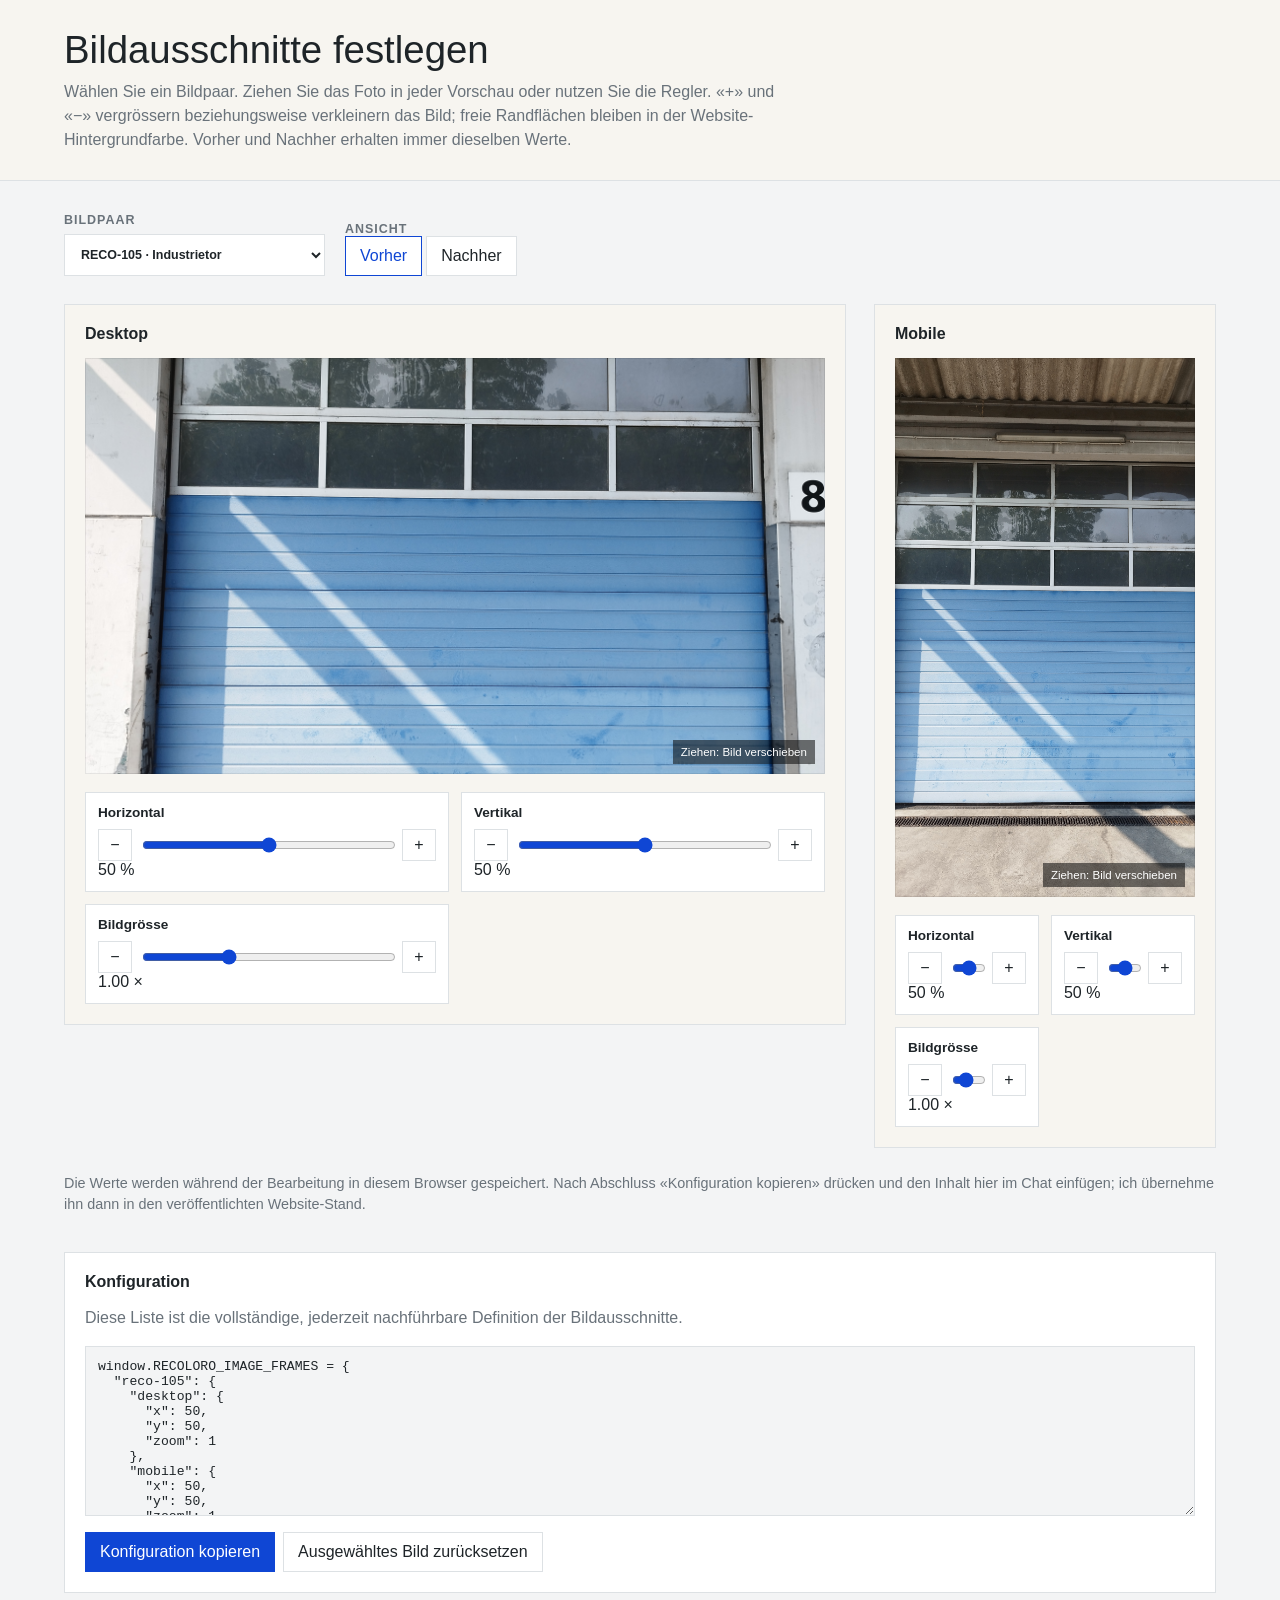
==== bildausschnitt-editor.html @ beb590d8 "chore: geprüfte Vor-Git-Basis" ====
<!doctype html>
<html lang="de">
<head>
  <meta charset="utf-8">
  <meta name="viewport" content="width=device-width, initial-scale=1">
  <title>RECOLORO – Bildausschnitte</title>
  <style>
    :root { --blue:#0f46d4; --ink:#1e2428; --muted:#69727a; --line:#dde1e4; --bg:#f3f4f5; --paper:#f7f5f0; font-family:Arial,sans-serif; }
    * { box-sizing:border-box; } body { margin:0; color:var(--ink); background:var(--bg); }
    header { padding:28px clamp(20px,5vw,72px); background:var(--paper); border-bottom:1px solid var(--line); }
    h1 { margin:0 0 8px; font-size:clamp(1.6rem,3vw,2.4rem); font-weight:400; } p { line-height:1.5; } header p { max-width:740px; margin:0; color:var(--muted); }
    main { max-width:1440px; padding:32px clamp(20px,5vw,72px) 80px; margin:auto; }
    .bar { display:flex; align-items:end; flex-wrap:wrap; gap:20px; margin-bottom:28px; } label { display:grid; gap:7px; color:var(--muted); font-size:.78rem; font-weight:700; letter-spacing:.08em; text-transform:uppercase; }
    select,button,input { font:inherit; } select { min-width:260px; padding:12px; border:1px solid var(--line); background:white; color:var(--ink); }
    button { cursor:pointer; border:1px solid var(--line); background:white; color:var(--ink); padding:10px 14px; } button:hover,button.is-active { border-color:var(--blue); color:var(--blue); } .mode button { margin-right:4px; }
    .previews { display:grid; grid-template-columns:minmax(0,16fr) minmax(250px,7fr); gap:28px; align-items:start; }
    .preview-block { padding:20px; background:var(--paper); border:1px solid var(--line); } h2 { margin:0 0 15px; font-size:1rem; font-weight:600; }
    .preview { position:relative; width:100%; overflow:hidden; background:var(--bg); cursor:grab; box-shadow:inset 0 0 0 1px rgba(0,0,0,.08); touch-action:none; }
    .preview:active { cursor:grabbing; }.preview.desktop { aspect-ratio:16/9; }.preview.mobile { width:min(100%,390px); aspect-ratio:390/700; margin:auto; }
    .preview::after { content:'Ziehen: Bild verschieben'; position:absolute; right:10px; bottom:10px; padding:6px 8px; color:#fff; background:rgba(0,0,0,.52); font-size:.72rem; pointer-events:none; }
    .controls { display:grid; grid-template-columns:1fr 1fr; gap:12px; margin-top:18px; }.control { padding:12px; background:white; border:1px solid var(--line); }.control strong { display:block; margin-bottom:9px; font-size:.85rem; }.row { display:grid; grid-template-columns:34px 1fr 34px; gap:8px; align-items:center; }.row button { padding:6px; }.row output { display:block; margin-top:6px; color:var(--muted); font-size:.8rem; text-align:center; } input[type=range] { width:100%; accent-color:var(--blue); }
    .hint { margin:25px 0; color:var(--muted); font-size:.9rem; }.export { margin-top:36px; padding:20px; background:white; border:1px solid var(--line); }.export p { color:var(--muted); margin-top:0; }.export textarea { width:100%; min-height:170px; padding:12px; border:1px solid var(--line); color:var(--ink); background:var(--bg); font-family:Consolas,monospace; font-size:.82rem; }.actions { display:flex; gap:8px; flex-wrap:wrap; margin-top:12px; }.primary { background:var(--blue); border-color:var(--blue); color:#fff; }.primary:hover { color:#fff; filter:brightness(.9); }
    @media(max-width:760px){ .previews { grid-template-columns:1fr; }.controls { grid-template-columns:1fr; } }
  </style>
</head>
<body>
  <header>
    <h1>Bildausschnitte festlegen</h1>
    <p>Wählen Sie ein Bildpaar. Ziehen Sie das Foto in jeder Vorschau oder nutzen Sie die Regler. «+» und «−» vergrössern beziehungsweise verkleinern das Bild; freie Randflächen bleiben in der Website-Hintergrundfarbe. Vorher und Nachher erhalten immer dieselben Werte.</p>
  </header>
  <main>
    <div class="bar">
      <label>Bildpaar <select id="pairSelect"></select></label>
      <div class="mode"><label>Ansicht</label><button type="button" data-side="before" class="is-active">Vorher</button><button type="button" data-side="after">Nachher</button></div>
    </div>
    <div class="previews">
      <section class="preview-block"><h2>Desktop</h2><div class="preview desktop" id="desktopPreview" aria-label="Desktop-Vorschau"></div><div class="controls" id="desktopControls"></div></section>
      <section class="preview-block"><h2>Mobile</h2><div class="preview mobile" id="mobilePreview" aria-label="Mobile-Vorschau"></div><div class="controls" id="mobileControls"></div></section>
    </div>
    <p class="hint">Die Werte werden während der Bearbeitung in diesem Browser gespeichert. Nach Abschluss «Konfiguration kopieren» drücken und den Inhalt hier im Chat einfügen; ich übernehme ihn dann in den veröffentlichten Website-Stand.</p>
    <section class="export"><h2>Konfiguration</h2><p>Diese Liste ist die vollständige, jederzeit nachführbare Definition der Bildausschnitte.</p><textarea id="export" readonly></textarea><div class="actions"><button type="button" class="primary" id="copy">Konfiguration kopieren</button><button type="button" id="reset">Ausgewähltes Bild zurücksetzen</button></div></section>
  </main>
  <script src="image-frames.js"></script>
  <script>
  'use strict';
  const PAIRS = [
    ['reco-105','Industrietor','assets/images/bildpaare/Reco_105_vor.jpg','assets/images/bildpaare/Reco_105_nach.jpg'],
    ['reco-106','Seitentüre','assets/images/bildpaare/Reco_106_vor.jpg','assets/images/bildpaare/Reco_106_nach.jpg'],
    ['reco-107','Verglastes Treppenhaus','assets/images/bildpaare/Reco_107_vor.jpg','assets/images/bildpaare/Reco_107_nach.jpg'],
    ['reco-110','Eingangstüre','assets/images/bildpaare/Reco_110_vor.jpg','assets/images/bildpaare/Reco_110_nach.jpg'],
    ['reco-112','Fassadenverkleidung','assets/images/bildpaare/Reco_112_vor.jpg','assets/images/bildpaare/Reco_112_nach.jpg']
  ].map(([id,label,before,after])=>({id,label,before,after}));
  const STORAGE = 'recoloro-image-frames-v1';
  const defaults = JSON.parse(JSON.stringify(window.RECOLORO_IMAGE_FRAMES || {}));
  let frames = JSON.parse(localStorage.getItem(STORAGE) || JSON.stringify(defaults));
  let activePair = PAIRS[0]; let activeSide = 'before'; const meta = new Map();
  const select = document.querySelector('#pairSelect'); const output = document.querySelector('#export');
  PAIRS.forEach(pair => select.add(new Option(`${pair.id.toUpperCase()} · ${pair.label}`, pair.id)));
  function ensure(pair){ return frames[pair.id] ||= {desktop:{x:50,y:50,zoom:1},mobile:{x:50,y:50,zoom:1}}; }
  function current(mode){ return ensure(activePair)[mode]; }
  function save(){ localStorage.setItem(STORAGE,JSON.stringify(frames)); output.value = `window.RECOLORO_IMAGE_FRAMES = ${JSON.stringify(frames,null,2)};`; }
  function loadMeta(src){ if(meta.has(src)) return; const image=new Image(); image.onload=()=>{meta.set(src,{w:image.naturalWidth,h:image.naturalHeight}); render();}; image.src=src; }
  function paint(element, mode){ const f=current(mode), src=activePair[activeSide], m=meta.get(src), r=element.getBoundingClientRect(); element.style.backgroundImage=`url("${src}")`; if(!m||!r.width||!r.height) return; const scale=Math.max(r.width/m.w,r.height/m.h)*f.zoom, w=m.w*scale,h=m.h*scale; element.style.backgroundSize=`${w}px ${h}px`; element.style.backgroundPosition=`${-((w-r.width)*f.x/100)}px ${-((h-r.height)*f.y/100)}px`; }
  function control(mode,key,label,min,max,step){ const f=current(mode); const value=key==='zoom'?f.zoom:f[key]; const unit=key==='zoom'?'×':'%'; return `<div class="control"><strong>${label}</strong><div class="row"><button type="button" data-mode="${mode}" data-key="${key}" data-step="-${step}">−</button><input aria-label="${label}" type="range" min="${min}" max="${max}" step="${step}" value="${value}" data-mode="${mode}" data-key="${key}"><button type="button" data-mode="${mode}" data-key="${key}" data-step="${step}">+</button></div><output>${key==='zoom'?Number(value).toFixed(2):Math.round(value)} ${unit}</output></div>`; }
  function controls(mode){ return control(mode,'x','Horizontal',0,100,1)+control(mode,'y','Vertikal',0,100,1)+control(mode,'zoom','Bildgrösse',.7,1.6,.05); }
  function render(){ loadMeta(activePair[activeSide]); paint(document.querySelector('#desktopPreview'),'desktop'); paint(document.querySelector('#mobilePreview'),'mobile'); document.querySelector('#desktopControls').innerHTML=controls('desktop'); document.querySelector('#mobileControls').innerHTML=controls('mobile'); document.querySelectorAll('[data-side]').forEach(b=>b.classList.toggle('is-active',b.dataset.side===activeSide)); save(); }
  document.addEventListener('input',event=>{ const el=event.target;if(!el.matches('input[data-mode]'))return; current(el.dataset.mode)[el.dataset.key]=Number(el.value); render(); });
  document.addEventListener('click',event=>{ const b=event.target.closest('button');if(!b)return; if(b.dataset.side){activeSide=b.dataset.side;render();return;} if(b.dataset.mode){const f=current(b.dataset.mode),key=b.dataset.key; f[key]=Math.max(key==='zoom'?.7:0,Math.min(key==='zoom'?1.6:100,f[key]+Number(b.dataset.step)));render();} });
  select.addEventListener('change',()=>{activePair=PAIRS.find(p=>p.id===select.value);render();});
  function bindDrag(element,mode){ let previous=null;element.addEventListener('pointerdown',event=>{previous={x:event.clientX,y:event.clientY};element.setPointerCapture(event.pointerId);});element.addEventListener('pointermove',event=>{if(!previous)return;const r=element.getBoundingClientRect(),f=current(mode),dx=event.clientX-previous.x,dy=event.clientY-previous.y; f.x=Math.max(0,Math.min(100,f.x-dx/Math.max(1,r.width)*100));f.y=Math.max(0,Math.min(100,f.y-dy/Math.max(1,r.height)*100));previous={x:event.clientX,y:event.clientY};render();});element.addEventListener('pointerup',()=>previous=null);element.addEventListener('pointercancel',()=>previous=null);}
  bindDrag(document.querySelector('#desktopPreview'),'desktop');bindDrag(document.querySelector('#mobilePreview'),'mobile');
  const copyButton=document.querySelector('#copy');
  copyButton.addEventListener('click',async()=>{await navigator.clipboard.writeText(output.value);copyButton.textContent='Kopiert';setTimeout(()=>copyButton.textContent='Konfiguration kopieren',1300);});
  document.querySelector('#reset').addEventListener('click',()=>{frames[activePair.id]=JSON.parse(JSON.stringify(defaults[activePair.id]));render();});
  window.addEventListener('resize',render); render();
  </script>
</body>
</html>
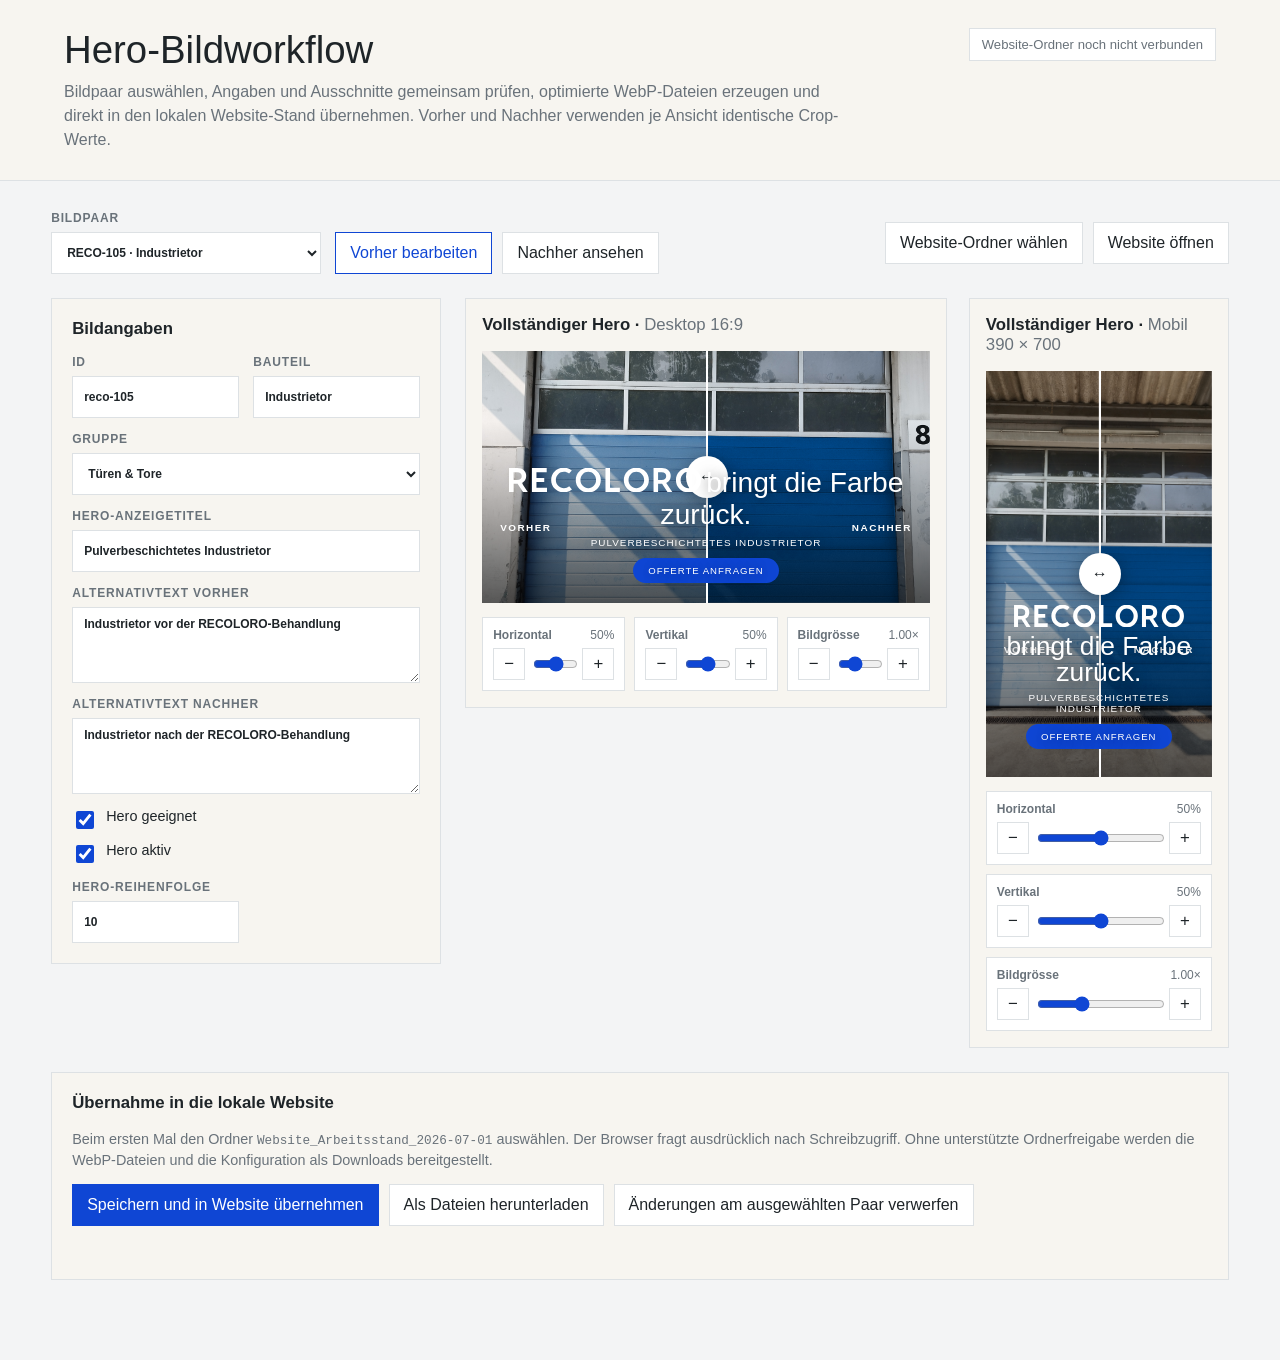
==== commit 41cb911f: "feat: complete Gate 1 website and hero image workflow" ====
--- a/bildausschnitt-editor.html
+++ b/bildausschnitt-editor.html
@@ -3,76 +3,89 @@
 <head>
   <meta charset="utf-8">
   <meta name="viewport" content="width=device-width, initial-scale=1">
-  <title>RECOLORO – Bildausschnitte</title>
+  <title>RECOLORO – Hero-Bildworkflow</title>
   <style>
-    :root { --blue:#0f46d4; --ink:#1e2428; --muted:#69727a; --line:#dde1e4; --bg:#f3f4f5; --paper:#f7f5f0; font-family:Arial,sans-serif; }
-    * { box-sizing:border-box; } body { margin:0; color:var(--ink); background:var(--bg); }
-    header { padding:28px clamp(20px,5vw,72px); background:var(--paper); border-bottom:1px solid var(--line); }
-    h1 { margin:0 0 8px; font-size:clamp(1.6rem,3vw,2.4rem); font-weight:400; } p { line-height:1.5; } header p { max-width:740px; margin:0; color:var(--muted); }
-    main { max-width:1440px; padding:32px clamp(20px,5vw,72px) 80px; margin:auto; }
-    .bar { display:flex; align-items:end; flex-wrap:wrap; gap:20px; margin-bottom:28px; } label { display:grid; gap:7px; color:var(--muted); font-size:.78rem; font-weight:700; letter-spacing:.08em; text-transform:uppercase; }
-    select,button,input { font:inherit; } select { min-width:260px; padding:12px; border:1px solid var(--line); background:white; color:var(--ink); }
-    button { cursor:pointer; border:1px solid var(--line); background:white; color:var(--ink); padding:10px 14px; } button:hover,button.is-active { border-color:var(--blue); color:var(--blue); } .mode button { margin-right:4px; }
-    .previews { display:grid; grid-template-columns:minmax(0,16fr) minmax(250px,7fr); gap:28px; align-items:start; }
-    .preview-block { padding:20px; background:var(--paper); border:1px solid var(--line); } h2 { margin:0 0 15px; font-size:1rem; font-weight:600; }
-    .preview { position:relative; width:100%; overflow:hidden; background:var(--bg); cursor:grab; box-shadow:inset 0 0 0 1px rgba(0,0,0,.08); touch-action:none; }
-    .preview:active { cursor:grabbing; }.preview.desktop { aspect-ratio:16/9; }.preview.mobile { width:min(100%,390px); aspect-ratio:390/700; margin:auto; }
-    .preview::after { content:'Ziehen: Bild verschieben'; position:absolute; right:10px; bottom:10px; padding:6px 8px; color:#fff; background:rgba(0,0,0,.52); font-size:.72rem; pointer-events:none; }
-    .controls { display:grid; grid-template-columns:1fr 1fr; gap:12px; margin-top:18px; }.control { padding:12px; background:white; border:1px solid var(--line); }.control strong { display:block; margin-bottom:9px; font-size:.85rem; }.row { display:grid; grid-template-columns:34px 1fr 34px; gap:8px; align-items:center; }.row button { padding:6px; }.row output { display:block; margin-top:6px; color:var(--muted); font-size:.8rem; text-align:center; } input[type=range] { width:100%; accent-color:var(--blue); }
-    .hint { margin:25px 0; color:var(--muted); font-size:.9rem; }.export { margin-top:36px; padding:20px; background:white; border:1px solid var(--line); }.export p { color:var(--muted); margin-top:0; }.export textarea { width:100%; min-height:170px; padding:12px; border:1px solid var(--line); color:var(--ink); background:var(--bg); font-family:Consolas,monospace; font-size:.82rem; }.actions { display:flex; gap:8px; flex-wrap:wrap; margin-top:12px; }.primary { background:var(--blue); border-color:var(--blue); color:#fff; }.primary:hover { color:#fff; filter:brightness(.9); }
-    @media(max-width:760px){ .previews { grid-template-columns:1fr; }.controls { grid-template-columns:1fr; } }
+    :root { --blue:#0f46d4; --blue-dark:#0a38a8; --ink:#1e2428; --muted:#69727a; --line:#dde1e4; --bg:#f3f4f5; --paper:#f7f5f0; --ok:#176b38; --warn:#9a5b00; font-family:"Segoe UI",Arial,sans-serif; }
+    * { box-sizing:border-box; } body { margin:0; color:var(--ink); background:var(--bg); } button,input,select,textarea { font:inherit; }
+    header { display:flex; justify-content:space-between; gap:24px; padding:28px clamp(20px,5vw,72px); background:var(--paper); border-bottom:1px solid var(--line); }
+    h1 { margin:0 0 8px; font-size:clamp(1.6rem,3vw,2.4rem); font-weight:400; } h2 { margin:0 0 16px; font-size:1.05rem; font-weight:600; } p { line-height:1.5; } header p { max-width:780px; margin:0; color:var(--muted); }
+    main { max-width:1560px; padding:30px clamp(20px,4vw,64px) 80px; margin:auto; }
+    .toolbar,.actions,.mode { display:flex; align-items:center; flex-wrap:wrap; gap:10px; }.toolbar { justify-content:space-between; margin-bottom:24px; }.toolbar-group { display:flex; align-items:end; flex-wrap:wrap; gap:14px; }
+    label,.field { display:grid; gap:7px; color:var(--muted); font-size:.75rem; font-weight:700; letter-spacing:.07em; text-transform:uppercase; }
+    input[type=text],input[type=number],select,textarea { width:100%; min-height:42px; padding:9px 11px; border:1px solid var(--line); background:#fff; color:var(--ink); border-radius:0; }
+    select { min-width:270px; } textarea { min-height:76px; resize:vertical; }
+    button,.link-button { min-height:42px; padding:9px 14px; border:1px solid var(--line); background:#fff; color:var(--ink); cursor:pointer; text-decoration:none; display:inline-flex; align-items:center; justify-content:center; }
+    button:hover,.link-button:hover,button.is-active { border-color:var(--blue); color:var(--blue); }.primary { background:var(--blue); border-color:var(--blue); color:#fff; }.primary:hover { background:var(--blue-dark); color:#fff; }.primary:disabled { opacity:.55; cursor:wait; }
+    .status { align-self:flex-start; padding:8px 12px; background:#fff; border:1px solid var(--line); color:var(--muted); font-size:.82rem; }.status.is-ok { color:var(--ok); border-color:#add1b9; }.status.is-error { color:#9b2727; border-color:#e2b0b0; }
+    .editor-grid { display:grid; grid-template-columns:minmax(300px,390px) minmax(0,1fr); gap:24px; align-items:start; }.panel { padding:20px; border:1px solid var(--line); background:var(--paper); }.form-grid { display:grid; grid-template-columns:1fr 1fr; gap:14px; }.span-2 { grid-column:1/-1; }.checks { display:grid; gap:10px; }.check { display:flex; align-items:flex-start; gap:9px; color:var(--ink); font-size:.9rem; font-weight:400; letter-spacing:0; text-transform:none; }.check input { width:18px; height:18px; accent-color:var(--blue); }
+    .notice { margin-top:16px; padding:12px 14px; border-left:3px solid var(--warn); background:#fff7e8; color:#694200; font-size:.88rem; line-height:1.45; }.notice:empty { display:none; }.notice.is-error { border-color:#a12626; background:#fff0f0; color:#801d1d; }
+    .preview-grid { display:grid; grid-template-columns:minmax(0,16fr) minmax(260px,7fr); gap:22px; align-items:start; }.preview-card { min-width:0; padding:16px; border:1px solid var(--line); background:var(--paper); }.preview-card h2 span { color:var(--muted); font-weight:400; }
+    .hero-preview { position:relative; width:100%; overflow:hidden; background:#8b9298; cursor:grab; touch-action:none; user-select:none; }.hero-preview:active { cursor:grabbing; }.hero-preview.desktop { aspect-ratio:16/9; }.hero-preview.mobile { width:min(100%,390px); aspect-ratio:390/700; margin:auto; }
+    .hero-preview::after { content:""; position:absolute; inset:0; z-index:3; background:linear-gradient(to top,rgba(0,0,0,.65),rgba(0,0,0,.28) 40%,transparent 72%); pointer-events:none; }.preview-side,.preview-image { position:absolute; inset:0; }.preview-side.before { z-index:1; }.preview-side.after { z-index:2; clip-path:inset(0 0 0 50%); }.preview-image { background-repeat:no-repeat; background-color:var(--bg); }
+    .divider { position:absolute; z-index:5; top:0; bottom:0; left:50%; width:2px; background:#fff; }.handle { position:absolute; top:50%; left:50%; width:42px; height:42px; transform:translate(-50%,-50%); border:0; border-radius:50%; background:#fff; color:var(--ink); font-size:1rem; box-shadow:0 3px 18px #0005; }.labels { position:absolute; z-index:6; right:18px; bottom:70px; left:18px; display:flex; justify-content:space-between; color:#fff; font-size:.62rem; font-weight:700; letter-spacing:.15em; text-transform:uppercase; }.hero-copy { position:absolute; z-index:6; right:16px; bottom:20px; left:16px; text-align:center; color:#fff; pointer-events:none; text-shadow:0 2px 14px #0008; }.hero-copy strong { display:inline-block; font-size:clamp(1rem,2.2vw,2.25rem); font-weight:300; }.hero-copy img { display:inline-block; width:clamp(95px,15vw,210px); margin-right:.2em; filter:brightness(0) invert(1); vertical-align:baseline; }.hero-copy small { display:block; margin:6px 0 10px; font-size:.62rem; letter-spacing:.1em; text-transform:uppercase; }.hero-copy b { display:inline-block; padding:7px 15px; border-radius:999px; background:var(--blue); font-size:.6rem; font-weight:500; letter-spacing:.1em; text-transform:uppercase; }
+    .mobile .hero-copy { bottom:28px; }.mobile .hero-copy strong { font-size:1.65rem; line-height:1; }.mobile .hero-copy img { display:block; width:170px; margin:0 auto 6px; }.mobile .labels { bottom:122px; }
+    .controls { display:grid; grid-template-columns:repeat(3,minmax(0,1fr)); gap:9px; margin-top:14px; }.control { min-width:0; padding:10px; border:1px solid var(--line); background:#fff; }.control > span { display:flex; justify-content:space-between; gap:6px; margin-bottom:6px; color:var(--muted); font-size:.75rem; }.control-row { display:grid; grid-template-columns:32px minmax(0,1fr) 32px; gap:6px; align-items:center; }.control-row button { min-width:0; min-height:32px; padding:2px; font-size:1.05rem; }.control input { min-width:0; width:100%; accent-color:var(--blue); }.mobile-card .controls { grid-template-columns:1fr; }
+    .workflow { margin-top:24px; }.workflow p { margin:0 0 12px; color:var(--muted); font-size:.9rem; }.output { min-height:1.5em; margin-top:12px; color:var(--muted); font-size:.88rem; line-height:1.45; }.output.is-ok { color:var(--ok); }.output.is-error { color:#9b2727; }
+    code { font-family:Consolas,monospace; font-size:.88em; }.sr-only { position:absolute; width:1px; height:1px; overflow:hidden; clip:rect(0,0,0,0); }
+    @media(max-width:1050px){ .editor-grid { grid-template-columns:1fr; }.preview-grid { grid-template-columns:1fr; }.preview-card.mobile-card { max-width:480px; } }
+    @media(max-width:640px){ header { display:block; }.status { display:inline-block; margin-top:18px; }.form-grid,.controls { grid-template-columns:1fr; }.span-2 { grid-column:auto; }.toolbar { align-items:stretch; }.toolbar-group { display:grid; width:100%; } select { min-width:0; }.hero-copy img { width:120px; } }
   </style>
 </head>
 <body>
   <header>
-    <h1>Bildausschnitte festlegen</h1>
-    <p>Wählen Sie ein Bildpaar. Ziehen Sie das Foto in jeder Vorschau oder nutzen Sie die Regler. «+» und «−» vergrössern beziehungsweise verkleinern das Bild; freie Randflächen bleiben in der Website-Hintergrundfarbe. Vorher und Nachher erhalten immer dieselben Werte.</p>
+    <div><h1>Hero-Bildworkflow</h1><p>Bildpaar auswählen, Angaben und Ausschnitte gemeinsam prüfen, optimierte WebP-Dateien erzeugen und direkt in den lokalen Website-Stand übernehmen. Vorher und Nachher verwenden je Ansicht identische Crop-Werte.</p></div>
+    <div class="status" id="rootStatus">Website-Ordner noch nicht verbunden</div>
   </header>
   <main>
-    <div class="bar">
-      <label>Bildpaar <select id="pairSelect"></select></label>
-      <div class="mode"><label>Ansicht</label><button type="button" data-side="before" class="is-active">Vorher</button><button type="button" data-side="after">Nachher</button></div>
+    <div class="toolbar">
+      <div class="toolbar-group">
+        <label>Bildpaar <select id="pairSelect"></select></label>
+        <div class="mode"><button type="button" data-side="before" class="is-active">Vorher bearbeiten</button><button type="button" data-side="after">Nachher ansehen</button></div>
+      </div>
+      <div class="actions"><button type="button" id="chooseRoot">Website-Ordner wählen</button><a class="link-button" href="index.html" target="_blank" rel="noopener">Website öffnen</a></div>
     </div>
-    <div class="previews">
-      <section class="preview-block"><h2>Desktop</h2><div class="preview desktop" id="desktopPreview" aria-label="Desktop-Vorschau"></div><div class="controls" id="desktopControls"></div></section>
-      <section class="preview-block"><h2>Mobile</h2><div class="preview mobile" id="mobilePreview" aria-label="Mobile-Vorschau"></div><div class="controls" id="mobileControls"></div></section>
+
+    <div class="editor-grid">
+      <aside class="panel">
+        <h2>Bildangaben</h2>
+        <div class="form-grid">
+          <label>ID <input id="pairId" type="text" readonly></label>
+          <label>Bauteil <input id="component" type="text" maxlength="120"></label>
+          <label class="span-2">Gruppe <select id="group"></select></label>
+          <label class="span-2">Hero-Anzeigetitel <input id="displayTitle" type="text" maxlength="160"></label>
+          <label class="span-2">Alternativtext Vorher <textarea id="beforeAlt" maxlength="220"></textarea></label>
+          <label class="span-2">Alternativtext Nachher <textarea id="afterAlt" maxlength="220"></textarea></label>
+          <div class="span-2 checks">
+            <label class="check"><input id="heroEligible" type="checkbox"> Hero geeignet</label>
+            <label class="check"><input id="heroActive" type="checkbox"> Hero aktiv</label>
+          </div>
+          <label>Hero-Reihenfolge <input id="heroOrder" type="number" min="1" step="1"></label>
+        </div>
+        <div class="notice" id="pairWarning"></div>
+      </aside>
+
+      <div class="preview-grid">
+        <section class="preview-card">
+          <h2>Vollständiger Hero · <span>Desktop 16:9</span></h2>
+          <div class="hero-preview desktop" id="desktopPreview" data-device="desktop" aria-label="Desktop-Hero-Vorschau"></div>
+          <div class="controls" id="desktopControls"></div>
+        </section>
+        <section class="preview-card mobile-card">
+          <h2>Vollständiger Hero · <span>Mobil 390 × 700</span></h2>
+          <div class="hero-preview mobile" id="mobilePreview" data-device="mobile" aria-label="Mobile-Hero-Vorschau"></div>
+          <div class="controls" id="mobileControls"></div>
+        </section>
+      </div>
     </div>
-    <p class="hint">Die Werte werden während der Bearbeitung in diesem Browser gespeichert. Nach Abschluss «Konfiguration kopieren» drücken und den Inhalt hier im Chat einfügen; ich übernehme ihn dann in den veröffentlichten Website-Stand.</p>
-    <section class="export"><h2>Konfiguration</h2><p>Diese Liste ist die vollständige, jederzeit nachführbare Definition der Bildausschnitte.</p><textarea id="export" readonly></textarea><div class="actions"><button type="button" class="primary" id="copy">Konfiguration kopieren</button><button type="button" id="reset">Ausgewähltes Bild zurücksetzen</button></div></section>
+
+    <section class="panel workflow">
+      <h2>Übernahme in die lokale Website</h2>
+      <p>Beim ersten Mal den Ordner <code>Website_Arbeitsstand_2026-07-01</code> auswählen. Der Browser fragt ausdrücklich nach Schreibzugriff. Ohne unterstützte Ordnerfreigabe werden die WebP-Dateien und die Konfiguration als Downloads bereitgestellt.</p>
+      <div class="actions"><button type="button" class="primary" id="saveApply">Speichern und in Website übernehmen</button><button type="button" id="downloadFallback">Als Dateien herunterladen</button><button type="button" id="reset">Änderungen am ausgewählten Paar verwerfen</button></div>
+      <div class="output" id="workflowOutput" aria-live="polite"></div>
+    </section>
   </main>
-  <script src="image-frames.js"></script>
-  <script>
-  'use strict';
-  const PAIRS = [
-    ['reco-105','Industrietor','assets/images/bildpaare/Reco_105_vor.jpg','assets/images/bildpaare/Reco_105_nach.jpg'],
-    ['reco-106','Seitentüre','assets/images/bildpaare/Reco_106_vor.jpg','assets/images/bildpaare/Reco_106_nach.jpg'],
-    ['reco-107','Verglastes Treppenhaus','assets/images/bildpaare/Reco_107_vor.jpg','assets/images/bildpaare/Reco_107_nach.jpg'],
-    ['reco-110','Eingangstüre','assets/images/bildpaare/Reco_110_vor.jpg','assets/images/bildpaare/Reco_110_nach.jpg'],
-    ['reco-112','Fassadenverkleidung','assets/images/bildpaare/Reco_112_vor.jpg','assets/images/bildpaare/Reco_112_nach.jpg']
-  ].map(([id,label,before,after])=>({id,label,before,after}));
-  const STORAGE = 'recoloro-image-frames-v1';
-  const defaults = JSON.parse(JSON.stringify(window.RECOLORO_IMAGE_FRAMES || {}));
-  let frames = JSON.parse(localStorage.getItem(STORAGE) || JSON.stringify(defaults));
-  let activePair = PAIRS[0]; let activeSide = 'before'; const meta = new Map();
-  const select = document.querySelector('#pairSelect'); const output = document.querySelector('#export');
-  PAIRS.forEach(pair => select.add(new Option(`${pair.id.toUpperCase()} · ${pair.label}`, pair.id)));
-  function ensure(pair){ return frames[pair.id] ||= {desktop:{x:50,y:50,zoom:1},mobile:{x:50,y:50,zoom:1}}; }
-  function current(mode){ return ensure(activePair)[mode]; }
-  function save(){ localStorage.setItem(STORAGE,JSON.stringify(frames)); output.value = `window.RECOLORO_IMAGE_FRAMES = ${JSON.stringify(frames,null,2)};`; }
-  function loadMeta(src){ if(meta.has(src)) return; const image=new Image(); image.onload=()=>{meta.set(src,{w:image.naturalWidth,h:image.naturalHeight}); render();}; image.src=src; }
-  function paint(element, mode){ const f=current(mode), src=activePair[activeSide], m=meta.get(src), r=element.getBoundingClientRect(); element.style.backgroundImage=`url("${src}")`; if(!m||!r.width||!r.height) return; const scale=Math.max(r.width/m.w,r.height/m.h)*f.zoom, w=m.w*scale,h=m.h*scale; element.style.backgroundSize=`${w}px ${h}px`; element.style.backgroundPosition=`${-((w-r.width)*f.x/100)}px ${-((h-r.height)*f.y/100)}px`; }
-  function control(mode,key,label,min,max,step){ const f=current(mode); const value=key==='zoom'?f.zoom:f[key]; const unit=key==='zoom'?'×':'%'; return `<div class="control"><strong>${label}</strong><div class="row"><button type="button" data-mode="${mode}" data-key="${key}" data-step="-${step}">−</button><input aria-label="${label}" type="range" min="${min}" max="${max}" step="${step}" value="${value}" data-mode="${mode}" data-key="${key}"><button type="button" data-mode="${mode}" data-key="${key}" data-step="${step}">+</button></div><output>${key==='zoom'?Number(value).toFixed(2):Math.round(value)} ${unit}</output></div>`; }
-  function controls(mode){ return control(mode,'x','Horizontal',0,100,1)+control(mode,'y','Vertikal',0,100,1)+control(mode,'zoom','Bildgrösse',.7,1.6,.05); }
-  function render(){ loadMeta(activePair[activeSide]); paint(document.querySelector('#desktopPreview'),'desktop'); paint(document.querySelector('#mobilePreview'),'mobile'); document.querySelector('#desktopControls').innerHTML=controls('desktop'); document.querySelector('#mobileControls').innerHTML=controls('mobile'); document.querySelectorAll('[data-side]').forEach(b=>b.classList.toggle('is-active',b.dataset.side===activeSide)); save(); }
-  document.addEventListener('input',event=>{ const el=event.target;if(!el.matches('input[data-mode]'))return; current(el.dataset.mode)[el.dataset.key]=Number(el.value); render(); });
-  document.addEventListener('click',event=>{ const b=event.target.closest('button');if(!b)return; if(b.dataset.side){activeSide=b.dataset.side;render();return;} if(b.dataset.mode){const f=current(b.dataset.mode),key=b.dataset.key; f[key]=Math.max(key==='zoom'?.7:0,Math.min(key==='zoom'?1.6:100,f[key]+Number(b.dataset.step)));render();} });
-  select.addEventListener('change',()=>{activePair=PAIRS.find(p=>p.id===select.value);render();});
-  function bindDrag(element,mode){ let previous=null;element.addEventListener('pointerdown',event=>{previous={x:event.clientX,y:event.clientY};element.setPointerCapture(event.pointerId);});element.addEventListener('pointermove',event=>{if(!previous)return;const r=element.getBoundingClientRect(),f=current(mode),dx=event.clientX-previous.x,dy=event.clientY-previous.y; f.x=Math.max(0,Math.min(100,f.x-dx/Math.max(1,r.width)*100));f.y=Math.max(0,Math.min(100,f.y-dy/Math.max(1,r.height)*100));previous={x:event.clientX,y:event.clientY};render();});element.addEventListener('pointerup',()=>previous=null);element.addEventListener('pointercancel',()=>previous=null);}
-  bindDrag(document.querySelector('#desktopPreview'),'desktop');bindDrag(document.querySelector('#mobilePreview'),'mobile');
-  const copyButton=document.querySelector('#copy');
-  copyButton.addEventListener('click',async()=>{await navigator.clipboard.writeText(output.value);copyButton.textContent='Kopiert';setTimeout(()=>copyButton.textContent='Konfiguration kopieren',1300);});
-  document.querySelector('#reset').addEventListener('click',()=>{frames[activePair.id]=JSON.parse(JSON.stringify(defaults[activePair.id]));render();});
-  window.addEventListener('resize',render); render();
-  </script>
+  <script src="image-config.js"></script>
+  <script src="bildausschnitt-editor.js"></script>
 </body>
 </html>
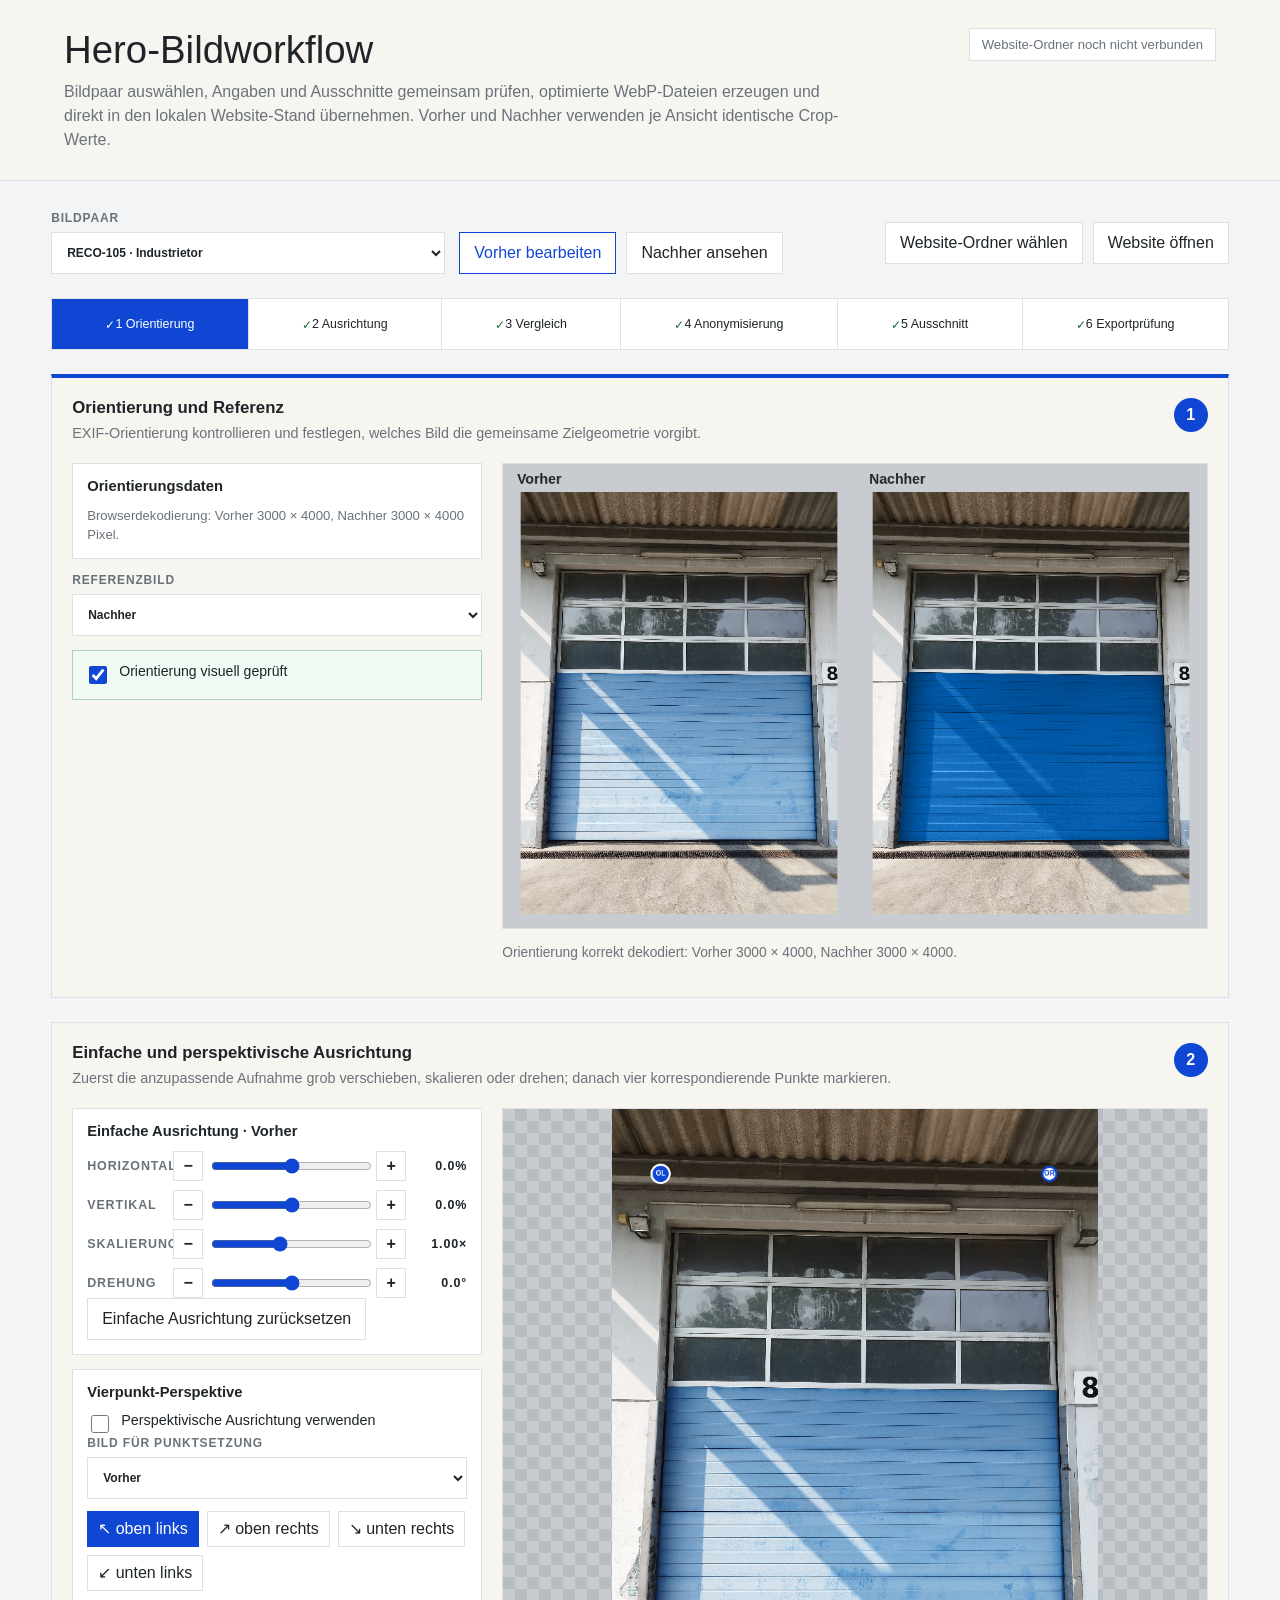
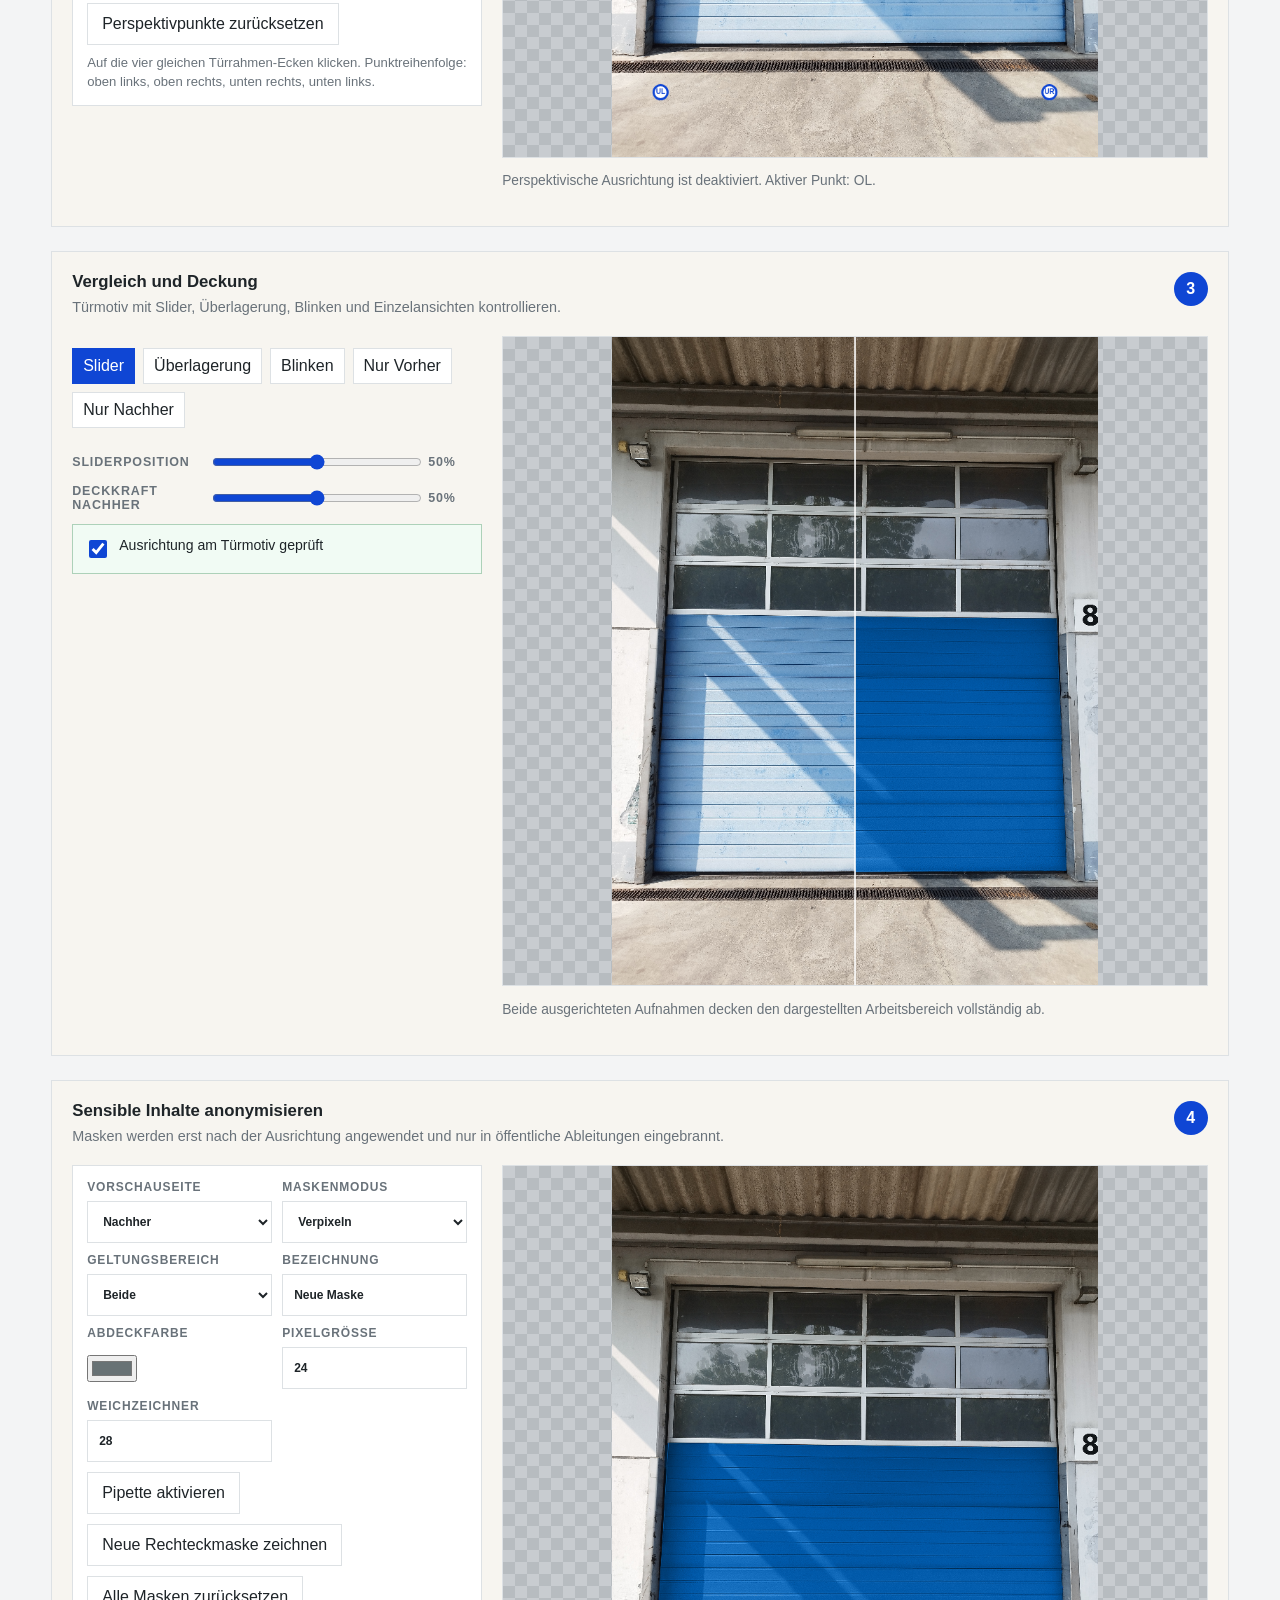
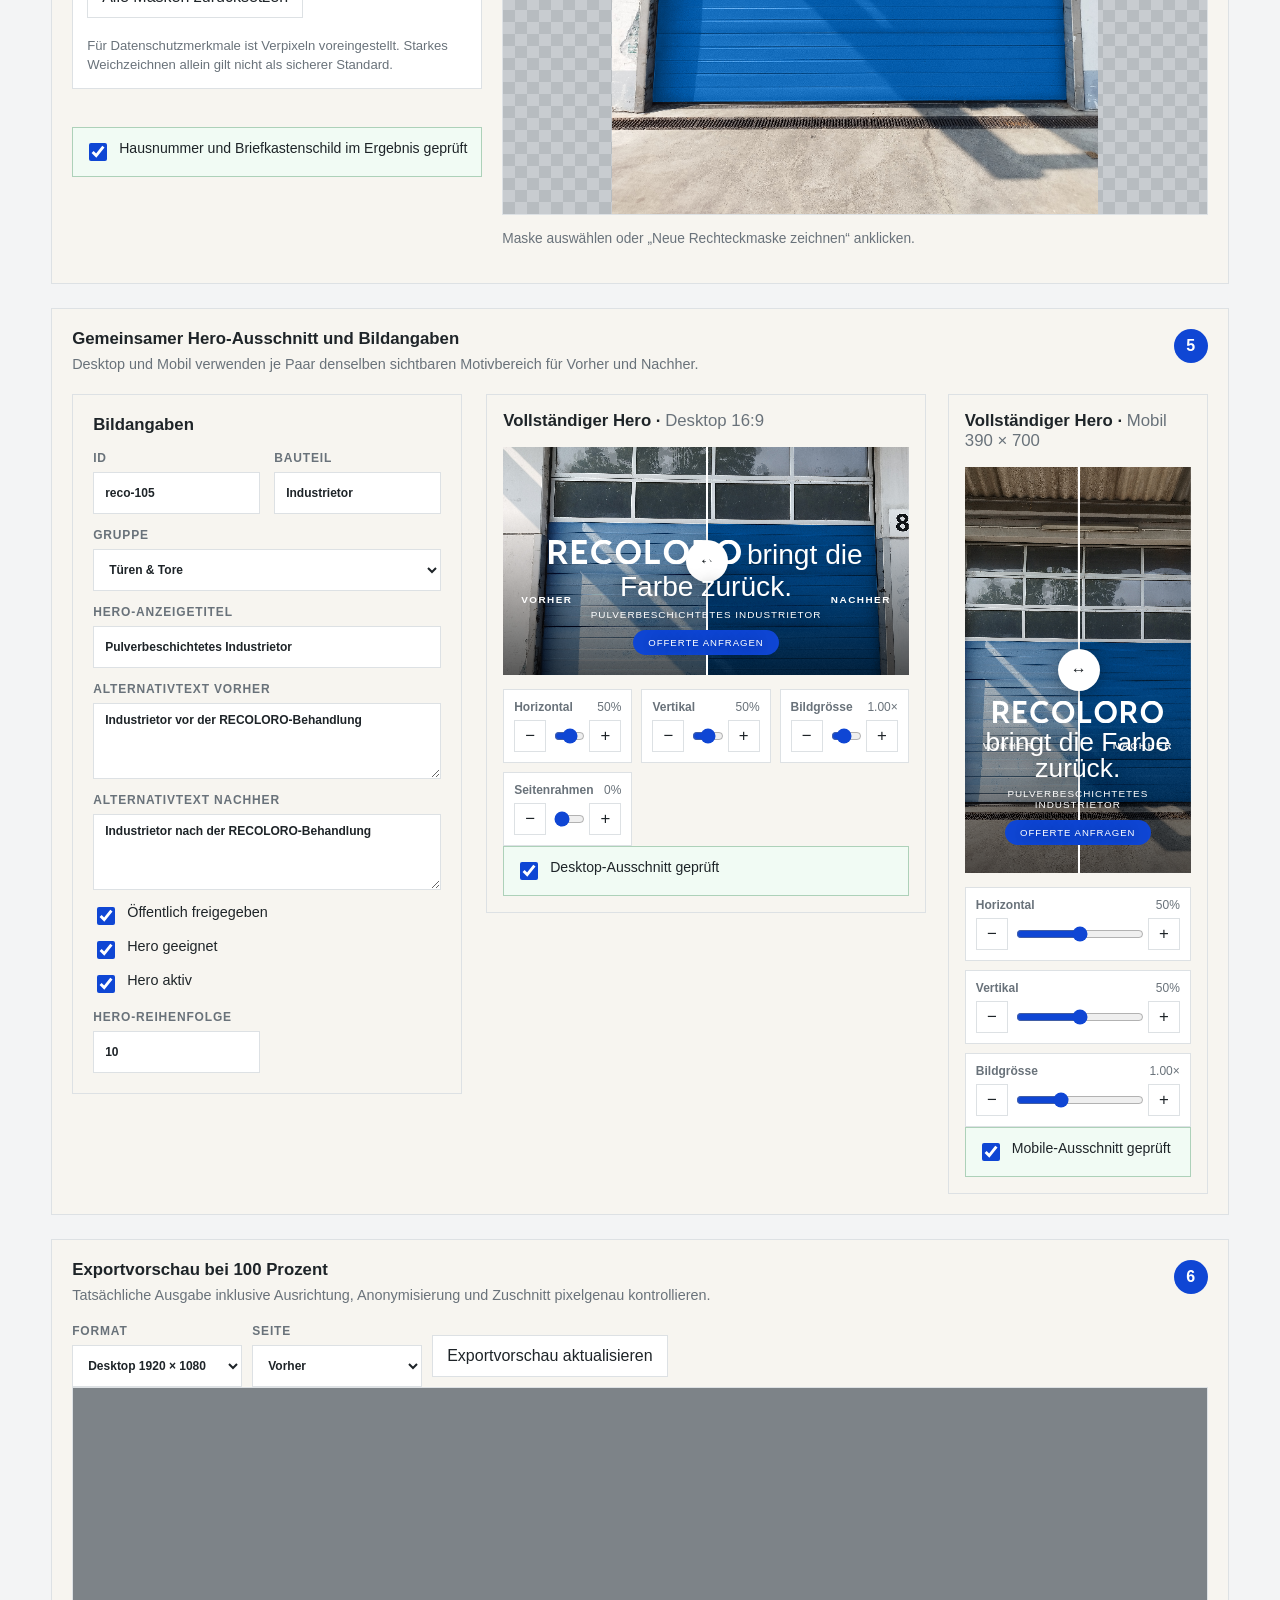
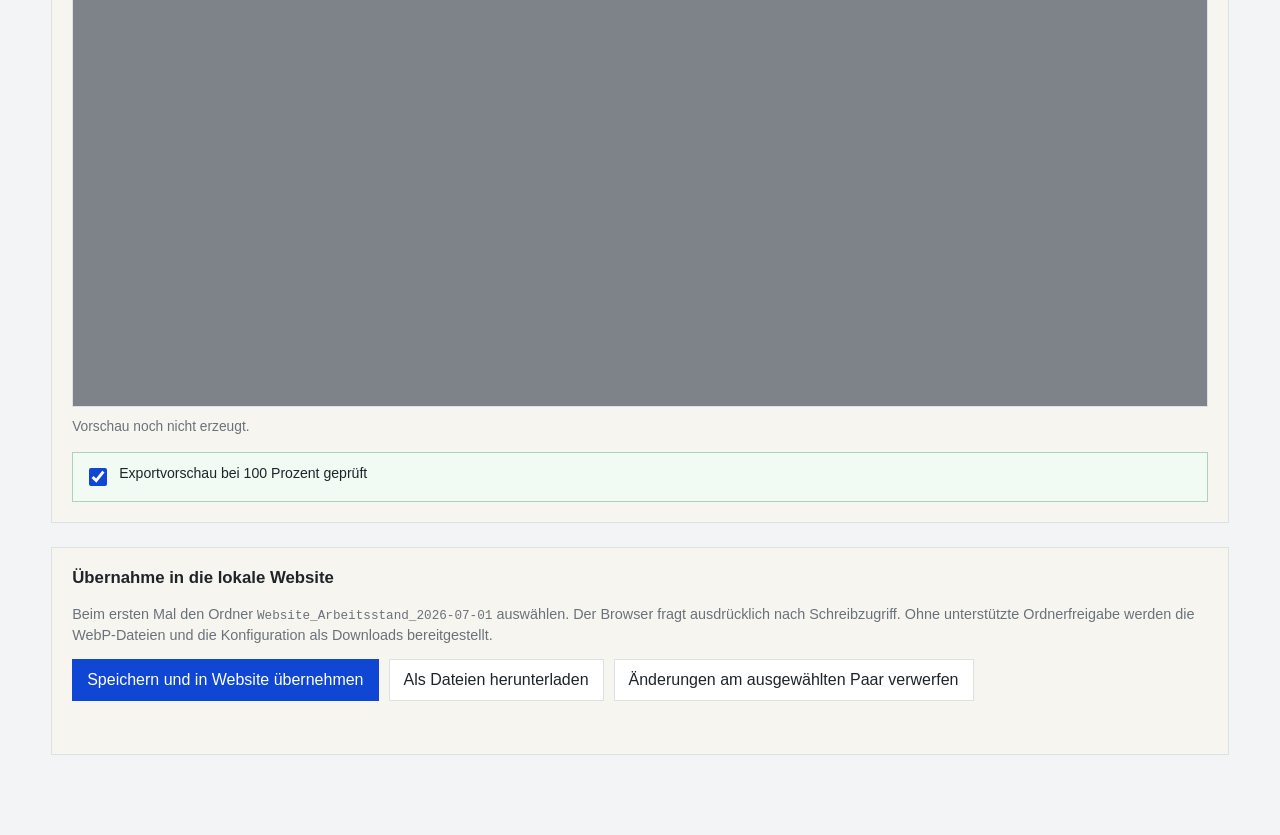
==== commit c8608d4e: "feat: extend hero editor alignment and privacy workflow" ====
--- a/bildausschnitt-editor.html
+++ b/bildausschnitt-editor.html
@@ -13,7 +13,7 @@
     .toolbar,.actions,.mode { display:flex; align-items:center; flex-wrap:wrap; gap:10px; }.toolbar { justify-content:space-between; margin-bottom:24px; }.toolbar-group { display:flex; align-items:end; flex-wrap:wrap; gap:14px; }
     label,.field { display:grid; gap:7px; color:var(--muted); font-size:.75rem; font-weight:700; letter-spacing:.07em; text-transform:uppercase; }
     input[type=text],input[type=number],select,textarea { width:100%; min-height:42px; padding:9px 11px; border:1px solid var(--line); background:#fff; color:var(--ink); border-radius:0; }
-    select { min-width:270px; } textarea { min-height:76px; resize:vertical; }
+    select { min-width:0; } .toolbar select { min-width:270px; } textarea { min-height:76px; resize:vertical; }
     button,.link-button { min-height:42px; padding:9px 14px; border:1px solid var(--line); background:#fff; color:var(--ink); cursor:pointer; text-decoration:none; display:inline-flex; align-items:center; justify-content:center; }
     button:hover,.link-button:hover,button.is-active { border-color:var(--blue); color:var(--blue); }.primary { background:var(--blue); border-color:var(--blue); color:#fff; }.primary:hover { background:var(--blue-dark); color:#fff; }.primary:disabled { opacity:.55; cursor:wait; }
     .status { align-self:flex-start; padding:8px 12px; background:#fff; border:1px solid var(--line); color:var(--muted); font-size:.82rem; }.status.is-ok { color:var(--ok); border-color:#add1b9; }.status.is-error { color:#9b2727; border-color:#e2b0b0; }
@@ -21,14 +21,23 @@
     .notice { margin-top:16px; padding:12px 14px; border-left:3px solid var(--warn); background:#fff7e8; color:#694200; font-size:.88rem; line-height:1.45; }.notice:empty { display:none; }.notice.is-error { border-color:#a12626; background:#fff0f0; color:#801d1d; }
     .preview-grid { display:grid; grid-template-columns:minmax(0,16fr) minmax(260px,7fr); gap:22px; align-items:start; }.preview-card { min-width:0; padding:16px; border:1px solid var(--line); background:var(--paper); }.preview-card h2 span { color:var(--muted); font-weight:400; }
     .hero-preview { position:relative; width:100%; overflow:hidden; background:#8b9298; cursor:grab; touch-action:none; user-select:none; }.hero-preview:active { cursor:grabbing; }.hero-preview.desktop { aspect-ratio:16/9; }.hero-preview.mobile { width:min(100%,390px); aspect-ratio:390/700; margin:auto; }
-    .hero-preview::after { content:""; position:absolute; inset:0; z-index:3; background:linear-gradient(to top,rgba(0,0,0,.65),rgba(0,0,0,.28) 40%,transparent 72%); pointer-events:none; }.preview-side,.preview-image { position:absolute; inset:0; }.preview-side.before { z-index:1; }.preview-side.after { z-index:2; clip-path:inset(0 0 0 50%); }.preview-image { background-repeat:no-repeat; background-color:var(--bg); }
+    .hero-preview::after { content:""; position:absolute; inset:0; z-index:3; background:linear-gradient(to top,rgba(0,0,0,.65),rgba(0,0,0,.28) 40%,transparent 72%); pointer-events:none; }.preview-side,.preview-image { position:absolute; inset:0; }.preview-side.before { z-index:1; }.preview-side.after { z-index:2; clip-path:inset(0 0 0 50%); }.preview-image { width:100%; height:100%; background-repeat:no-repeat; background-color:var(--bg); }.hero-preview.has-invalid { outline:3px solid #b83232; outline-offset:2px; }
     .divider { position:absolute; z-index:5; top:0; bottom:0; left:50%; width:2px; background:#fff; }.handle { position:absolute; top:50%; left:50%; width:42px; height:42px; transform:translate(-50%,-50%); border:0; border-radius:50%; background:#fff; color:var(--ink); font-size:1rem; box-shadow:0 3px 18px #0005; }.labels { position:absolute; z-index:6; right:18px; bottom:70px; left:18px; display:flex; justify-content:space-between; color:#fff; font-size:.62rem; font-weight:700; letter-spacing:.15em; text-transform:uppercase; }.hero-copy { position:absolute; z-index:6; right:16px; bottom:20px; left:16px; text-align:center; color:#fff; pointer-events:none; text-shadow:0 2px 14px #0008; }.hero-copy strong { display:inline-block; font-size:clamp(1rem,2.2vw,2.25rem); font-weight:300; }.hero-copy img { display:inline-block; width:clamp(95px,15vw,210px); margin-right:.2em; filter:brightness(0) invert(1); vertical-align:baseline; }.hero-copy small { display:block; margin:6px 0 10px; font-size:.62rem; letter-spacing:.1em; text-transform:uppercase; }.hero-copy b { display:inline-block; padding:7px 15px; border-radius:999px; background:var(--blue); font-size:.6rem; font-weight:500; letter-spacing:.1em; text-transform:uppercase; }
     .mobile .hero-copy { bottom:28px; }.mobile .hero-copy strong { font-size:1.65rem; line-height:1; }.mobile .hero-copy img { display:block; width:170px; margin:0 auto 6px; }.mobile .labels { bottom:122px; }
     .controls { display:grid; grid-template-columns:repeat(3,minmax(0,1fr)); gap:9px; margin-top:14px; }.control { min-width:0; padding:10px; border:1px solid var(--line); background:#fff; }.control > span { display:flex; justify-content:space-between; gap:6px; margin-bottom:6px; color:var(--muted); font-size:.75rem; }.control-row { display:grid; grid-template-columns:32px minmax(0,1fr) 32px; gap:6px; align-items:center; }.control-row button { min-width:0; min-height:32px; padding:2px; font-size:1.05rem; }.control input { min-width:0; width:100%; accent-color:var(--blue); }.mobile-card .controls { grid-template-columns:1fr; }
     .workflow { margin-top:24px; }.workflow p { margin:0 0 12px; color:var(--muted); font-size:.9rem; }.output { min-height:1.5em; margin-top:12px; color:var(--muted); font-size:.88rem; line-height:1.45; }.output.is-ok { color:var(--ok); }.output.is-error { color:#9b2727; }
+    .step-nav { position:sticky; top:0; z-index:20; display:flex; overflow-x:auto; margin:0 0 24px; border:1px solid var(--line); background:#fff; }.step-nav button { flex:1 0 auto; min-height:50px; border:0; border-right:1px solid var(--line); font-size:.78rem; }.step-nav button:last-child { border-right:0; }.step-nav button.is-active { background:var(--blue); color:#fff; }.step-nav button.is-complete::before { content:'✓ '; color:var(--ok); }.step-nav button.is-active::before { color:#fff; }
+    .workflow-step { margin:0 0 24px; padding:20px; border:1px solid var(--line); background:var(--paper); scroll-margin-top:74px; }.workflow-step.is-active { border-top:4px solid var(--blue); }.step-heading { display:flex; align-items:flex-start; justify-content:space-between; gap:18px; margin-bottom:18px; }.step-heading h2 { margin:0 0 5px; }.step-heading p { margin:0; color:var(--muted); font-size:.9rem; }.step-number { flex:0 0 auto; display:inline-grid; place-items:center; width:34px; height:34px; border-radius:50%; background:var(--blue); color:#fff; font-weight:700; }
+    .workbench-grid { display:grid; grid-template-columns:minmax(320px,410px) minmax(0,1fr); gap:20px; align-items:start; }.tool-panel,.tool-group,.tool-grid label { min-width:0; }.tool-panel { display:grid; gap:14px; }.tool-group { padding:14px; border:1px solid var(--line); background:#fff; }.tool-group h3 { margin:0 0 12px; font-size:.92rem; }.tool-group p { margin:8px 0 0; color:var(--muted); font-size:.82rem; line-height:1.45; }.tool-grid { display:grid; grid-template-columns:minmax(0,1fr) minmax(0,1fr); gap:10px; }.tool-grid input,.tool-grid select { min-width:0; max-width:100%; }.tool-grid .span-2 { grid-column:1/-1; }
+    .canvas-panel { min-width:0; }.canvas-shell { position:relative; display:grid; place-items:center; min-height:360px; overflow:hidden; border:1px solid var(--line); background-color:#c8ccd0; background-image:linear-gradient(45deg,#b7bcc0 25%,transparent 25%),linear-gradient(-45deg,#b7bcc0 25%,transparent 25%),linear-gradient(45deg,transparent 75%,#b7bcc0 75%),linear-gradient(-45deg,transparent 75%,#b7bcc0 75%); background-size:24px 24px; background-position:0 0,0 12px,12px -12px,-12px 0; }.editor-canvas { display:block; width:auto; max-width:100%; height:auto; max-height:72vh; background:transparent; touch-action:none; }.canvas-toolbar { display:flex; flex-wrap:wrap; gap:8px; margin:12px 0; }.canvas-toolbar button { min-height:36px; padding:7px 10px; }.canvas-toolbar button.is-active,.actions button.is-active { background:var(--blue); color:#fff; }.canvas-status { min-height:1.5em; color:var(--muted); font-size:.86rem; line-height:1.45; }.canvas-status.is-error,.export-summary.is-error { color:#a21f1f; font-weight:600; }
+    .simple-controls { display:grid; gap:9px; }.simple-control { display:grid; grid-template-columns:80px 30px minmax(0,1fr) 30px 55px; gap:6px; align-items:center; color:var(--muted); font-size:.78rem; }.simple-control input { width:100%; accent-color:var(--blue); }.simple-control output { text-align:right; color:var(--ink); }.simple-control button { min-width:0; min-height:30px; padding:1px; font-size:1rem; }
+    .compare-controls { display:grid; gap:12px; }.compare-range { display:grid; grid-template-columns:130px minmax(0,1fr) 54px; gap:8px; align-items:center; color:var(--muted); font-size:.78rem; }.compare-range input { width:100%; accent-color:var(--blue); }
+    .mask-list { display:grid; gap:8px; margin-top:10px; }.mask-item { display:grid; grid-template-columns:1fr auto; gap:8px; padding:10px; border:1px solid var(--line); background:#fff; }.mask-item strong { font-size:.84rem; }.mask-item small { display:block; margin-top:3px; color:var(--muted); }.mask-item button { min-height:32px; padding:4px 9px; }.mask-item.is-active { border-color:var(--blue); box-shadow:0 0 0 2px #0f46d422; }
+    .checkline { display:flex; align-items:flex-start; gap:9px; padding:12px; border:1px solid var(--line); background:#fff; color:var(--ink); font-size:.88rem; font-weight:400; letter-spacing:0; text-transform:none; }.checkline input { flex:0 0 auto; width:18px; height:18px; accent-color:var(--blue); }.checkline.is-complete { border-color:#add1b9; background:#f1fbf4; }
+    .export-preview-scroll { max-height:620px; overflow:auto; border:1px solid var(--line); background:#7d8388; }.export-preview-scroll canvas { display:block; max-width:none; background:transparent; }.export-summary { margin-top:10px; color:var(--muted); font-size:.86rem; }.compact-select { min-width:170px; }
     code { font-family:Consolas,monospace; font-size:.88em; }.sr-only { position:absolute; width:1px; height:1px; overflow:hidden; clip:rect(0,0,0,0); }
-    @media(max-width:1050px){ .editor-grid { grid-template-columns:1fr; }.preview-grid { grid-template-columns:1fr; }.preview-card.mobile-card { max-width:480px; } }
-    @media(max-width:640px){ header { display:block; }.status { display:inline-block; margin-top:18px; }.form-grid,.controls { grid-template-columns:1fr; }.span-2 { grid-column:auto; }.toolbar { align-items:stretch; }.toolbar-group { display:grid; width:100%; } select { min-width:0; }.hero-copy img { width:120px; } }
+    @media(max-width:1050px){ .editor-grid,.workbench-grid { grid-template-columns:1fr; }.preview-grid { grid-template-columns:1fr; }.preview-card.mobile-card { max-width:480px; } }
+    @media(max-width:640px){ header { display:block; }.status { display:inline-block; margin-top:18px; }.form-grid,.controls,.tool-grid { grid-template-columns:1fr; }.span-2,.tool-grid .span-2 { grid-column:auto; }.toolbar { align-items:stretch; }.toolbar-group { display:grid; width:100%; } select { min-width:0; }.hero-copy img { width:120px; }.step-nav button { font-size:.7rem; padding:8px; }.step-heading { align-items:center; }.simple-control { grid-template-columns:70px 28px minmax(0,1fr) 28px 46px; }.compare-range { grid-template-columns:72px minmax(0,1fr) 48px; } }
   </style>
 </head>
 <body>
@@ -45,7 +54,86 @@
       <div class="actions"><button type="button" id="chooseRoot">Website-Ordner wählen</button><a class="link-button" href="index.html" target="_blank" rel="noopener">Website öffnen</a></div>
     </div>
 
-    <div class="editor-grid">
+    <nav class="step-nav" id="stepNav" aria-label="Arbeitsschritte">
+      <button type="button" data-step-target="stepOrientation">1 Orientierung</button>
+      <button type="button" data-step-target="stepAlignment">2 Ausrichtung</button>
+      <button type="button" data-step-target="stepComparison">3 Vergleich</button>
+      <button type="button" data-step-target="stepAnonymization">4 Anonymisierung</button>
+      <button type="button" data-step-target="stepCrop">5 Ausschnitt</button>
+      <button type="button" data-step-target="stepExport">6 Exportprüfung</button>
+    </nav>
+
+    <section class="workflow-step" id="stepOrientation" data-workflow-step="orientation">
+      <div class="step-heading"><div><h2>Orientierung und Referenz</h2><p>EXIF-Orientierung kontrollieren und festlegen, welches Bild die gemeinsame Zielgeometrie vorgibt.</p></div><span class="step-number">1</span></div>
+      <div class="workbench-grid">
+        <div class="tool-panel">
+          <div class="tool-group">
+            <h3>Orientierungsdaten</h3>
+            <p id="orientationInfo">Für bestehende Paare sind keine zusätzlichen EXIF-Angaben hinterlegt.</p>
+          </div>
+          <label>Referenzbild <select id="referenceSide" class="compact-select"><option value="after">Nachher</option><option value="before">Vorher</option></select></label>
+          <label class="checkline"><input type="checkbox" id="orientationChecked"> Orientierung visuell geprüft</label>
+        </div>
+        <div class="canvas-panel"><div class="canvas-shell"><canvas class="editor-canvas" id="orientationCanvas" width="694" height="925" aria-label="Orientierungsprüfung"></canvas></div><p class="canvas-status" id="orientationStatus"></p></div>
+      </div>
+    </section>
+
+    <section class="workflow-step" id="stepAlignment" data-workflow-step="alignment">
+      <div class="step-heading"><div><h2>Einfache und perspektivische Ausrichtung</h2><p>Zuerst die anzupassende Aufnahme grob verschieben, skalieren oder drehen; danach vier korrespondierende Punkte markieren.</p></div><span class="step-number">2</span></div>
+      <div class="workbench-grid">
+        <div class="tool-panel">
+          <div class="tool-group"><h3>Einfache Ausrichtung · <span id="simpleTargetLabel">Vorher</span></h3><div class="simple-controls" id="simpleControls"></div><div class="actions"><button type="button" id="resetSimple">Einfache Ausrichtung zurücksetzen</button></div></div>
+          <div class="tool-group">
+            <h3>Vierpunkt-Perspektive</h3>
+            <label class="check"><input type="checkbox" id="perspectiveEnabled"> Perspektivische Ausrichtung verwenden</label>
+            <label>Bild für Punktsetzung <select id="pointSide"><option value="before">Vorher</option><option value="after">Nachher</option></select></label>
+            <div class="canvas-toolbar" id="pointButtons"><button type="button" data-point-index="0" class="is-active">↖ oben links</button><button type="button" data-point-index="1">↗ oben rechts</button><button type="button" data-point-index="2">↘ unten rechts</button><button type="button" data-point-index="3">↙ unten links</button></div>
+            <div class="actions"><button type="button" id="resetPerspective">Perspektivpunkte zurücksetzen</button></div>
+            <p>Auf die vier gleichen Türrahmen-Ecken klicken. Punktreihenfolge: oben links, oben rechts, unten rechts, unten links.</p>
+          </div>
+        </div>
+        <div class="canvas-panel"><div class="canvas-shell"><canvas class="editor-canvas" id="pointCanvas" width="694" height="925" aria-label="Perspektivpunkte"></canvas></div><p class="canvas-status" id="pointStatus"></p></div>
+      </div>
+    </section>
+
+    <section class="workflow-step" id="stepComparison" data-workflow-step="comparison">
+      <div class="step-heading"><div><h2>Vergleich und Deckung</h2><p>Türmotiv mit Slider, Überlagerung, Blinken und Einzelansichten kontrollieren.</p></div><span class="step-number">3</span></div>
+      <div class="workbench-grid">
+        <div class="tool-panel compare-controls">
+          <div class="canvas-toolbar" id="comparisonModes"><button type="button" data-compare-mode="slider" class="is-active">Slider</button><button type="button" data-compare-mode="overlay">Überlagerung</button><button type="button" data-compare-mode="blink">Blinken</button><button type="button" data-compare-mode="before">Nur Vorher</button><button type="button" data-compare-mode="after">Nur Nachher</button></div>
+          <label class="compare-range">Sliderposition <input type="range" id="comparisonSlider" min="0" max="100" value="50"><output id="comparisonSliderOutput">50%</output></label>
+          <label class="compare-range">Deckkraft Nachher <input type="range" id="overlayOpacity" min="0" max="100" value="50"><output id="overlayOpacityOutput">50%</output></label>
+          <label class="checkline"><input type="checkbox" id="alignmentChecked"> Ausrichtung am Türmotiv geprüft</label>
+        </div>
+        <div class="canvas-panel"><div class="canvas-shell"><canvas class="editor-canvas" id="comparisonCanvas" width="694" height="925" aria-label="Ausrichtungsvergleich"></canvas></div><p class="canvas-status" id="comparisonStatus"></p></div>
+      </div>
+    </section>
+
+    <section class="workflow-step" id="stepAnonymization" data-workflow-step="anonymization">
+      <div class="step-heading"><div><h2>Sensible Inhalte anonymisieren</h2><p>Masken werden erst nach der Ausrichtung angewendet und nur in öffentliche Ableitungen eingebrannt.</p></div><span class="step-number">4</span></div>
+      <div class="workbench-grid">
+        <div class="tool-panel">
+          <div class="tool-group tool-grid">
+            <label>Vorschauseite <select id="maskPreviewSide"><option value="after">Nachher</option><option value="before">Vorher</option></select></label>
+            <label>Maskenmodus <select id="maskType"><option value="pixelate">Verpixeln</option><option value="cover">Abdecken</option><option value="blur">Stark weichzeichnen</option></select></label>
+            <label>Geltungsbereich <select id="maskScope"><option value="both">Beide</option><option value="before">Vorher</option><option value="after">Nachher</option></select></label>
+            <label>Bezeichnung <input type="text" id="maskLabel" value="Neue Maske" maxlength="80"></label>
+            <label>Abdeckfarbe <input type="color" id="maskColor" value="#687275"></label>
+            <label>Pixelgrösse <input type="number" id="maskPixelSize" min="12" max="80" value="24"></label>
+            <label>Weichzeichner <input type="number" id="maskBlurRadius" min="16" max="60" value="28"></label>
+            <div class="span-2 actions"><button type="button" id="sampleColor">Pipette aktivieren</button><button type="button" id="newMask">Neue Rechteckmaske zeichnen</button><button type="button" id="resetMasks">Alle Masken zurücksetzen</button></div>
+            <p class="span-2">Für Datenschutzmerkmale ist Verpixeln voreingestellt. Starkes Weichzeichnen allein gilt nicht als sicherer Standard.</p>
+          </div>
+          <div class="mask-list" id="maskList"></div>
+          <label class="checkline"><input type="checkbox" id="anonymizationChecked"> Hausnummer und Briefkastenschild im Ergebnis geprüft</label>
+        </div>
+        <div class="canvas-panel"><div class="canvas-shell"><canvas class="editor-canvas" id="maskCanvas" width="694" height="925" aria-label="Anonymisierungsmasken"></canvas></div><p class="canvas-status" id="maskStatus">Maske auswählen oder „Neue Rechteckmaske zeichnen“ anklicken.</p></div>
+      </div>
+    </section>
+
+    <section class="workflow-step" id="stepCrop" data-workflow-step="crop">
+      <div class="step-heading"><div><h2>Gemeinsamer Hero-Ausschnitt und Bildangaben</h2><p>Desktop und Mobil verwenden je Paar denselben sichtbaren Motivbereich für Vorher und Nachher.</p></div><span class="step-number">5</span></div>
+      <div class="editor-grid">
       <aside class="panel">
         <h2>Bildangaben</h2>
         <div class="form-grid">
@@ -56,6 +144,7 @@
           <label class="span-2">Alternativtext Vorher <textarea id="beforeAlt" maxlength="220"></textarea></label>
           <label class="span-2">Alternativtext Nachher <textarea id="afterAlt" maxlength="220"></textarea></label>
           <div class="span-2 checks">
+            <label class="check"><input id="publicApproved" type="checkbox"> Öffentlich freigegeben</label>
             <label class="check"><input id="heroEligible" type="checkbox"> Hero geeignet</label>
             <label class="check"><input id="heroActive" type="checkbox"> Hero aktiv</label>
           </div>
@@ -69,14 +158,29 @@
           <h2>Vollständiger Hero · <span>Desktop 16:9</span></h2>
           <div class="hero-preview desktop" id="desktopPreview" data-device="desktop" aria-label="Desktop-Hero-Vorschau"></div>
           <div class="controls" id="desktopControls"></div>
+          <label class="checkline"><input type="checkbox" id="desktopCropChecked"> Desktop-Ausschnitt geprüft</label>
         </section>
         <section class="preview-card mobile-card">
           <h2>Vollständiger Hero · <span>Mobil 390 × 700</span></h2>
           <div class="hero-preview mobile" id="mobilePreview" data-device="mobile" aria-label="Mobile-Hero-Vorschau"></div>
           <div class="controls" id="mobileControls"></div>
+          <label class="checkline"><input type="checkbox" id="mobileCropChecked"> Mobile-Ausschnitt geprüft</label>
         </section>
       </div>
-    </div>
+      </div>
+    </section>
+
+    <section class="workflow-step" id="stepExport" data-workflow-step="export">
+      <div class="step-heading"><div><h2>Exportvorschau bei 100 Prozent</h2><p>Tatsächliche Ausgabe inklusive Ausrichtung, Anonymisierung und Zuschnitt pixelgenau kontrollieren.</p></div><span class="step-number">6</span></div>
+      <div class="actions">
+        <label>Format <select id="exportDevice" class="compact-select"><option value="desktop">Desktop 1920 × 1080</option><option value="mobile">Mobil 780 × 1400</option></select></label>
+        <label>Seite <select id="exportSide" class="compact-select"><option value="before">Vorher</option><option value="after">Nachher</option></select></label>
+        <button type="button" id="refreshExportPreview">Exportvorschau aktualisieren</button>
+      </div>
+      <div class="export-preview-scroll"><canvas id="exportPreviewCanvas" width="1920" height="1080" aria-label="Exportvorschau in Originalauflösung"></canvas></div>
+      <p class="export-summary" id="exportPreviewStatus">Vorschau noch nicht erzeugt.</p>
+      <label class="checkline"><input type="checkbox" id="exportPreviewChecked"> Exportvorschau bei 100 Prozent geprüft</label>
+    </section>
 
     <section class="panel workflow">
       <h2>Übernahme in die lokale Website</h2>
@@ -86,6 +190,7 @@
     </section>
   </main>
   <script src="image-config.js"></script>
+  <script src="image-editor-config.js"></script>
   <script src="bildausschnitt-editor.js"></script>
 </body>
 </html>
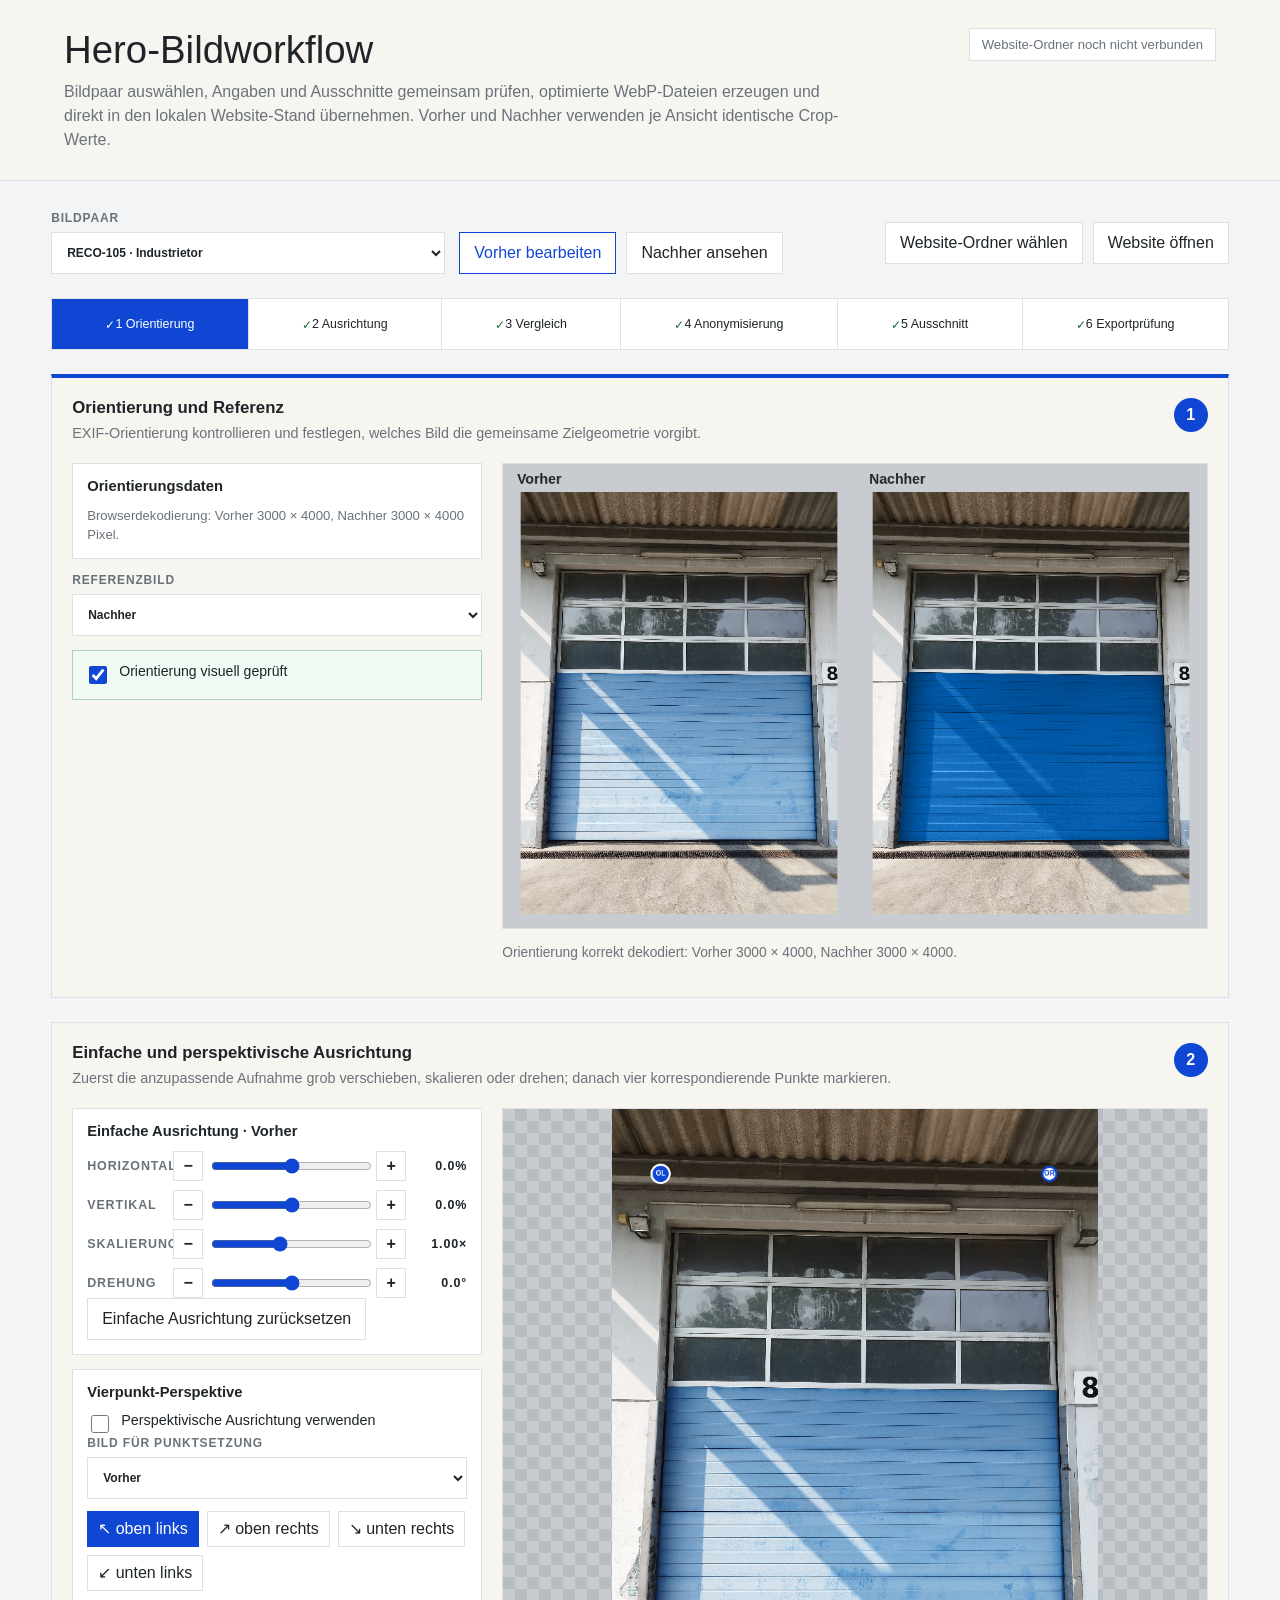
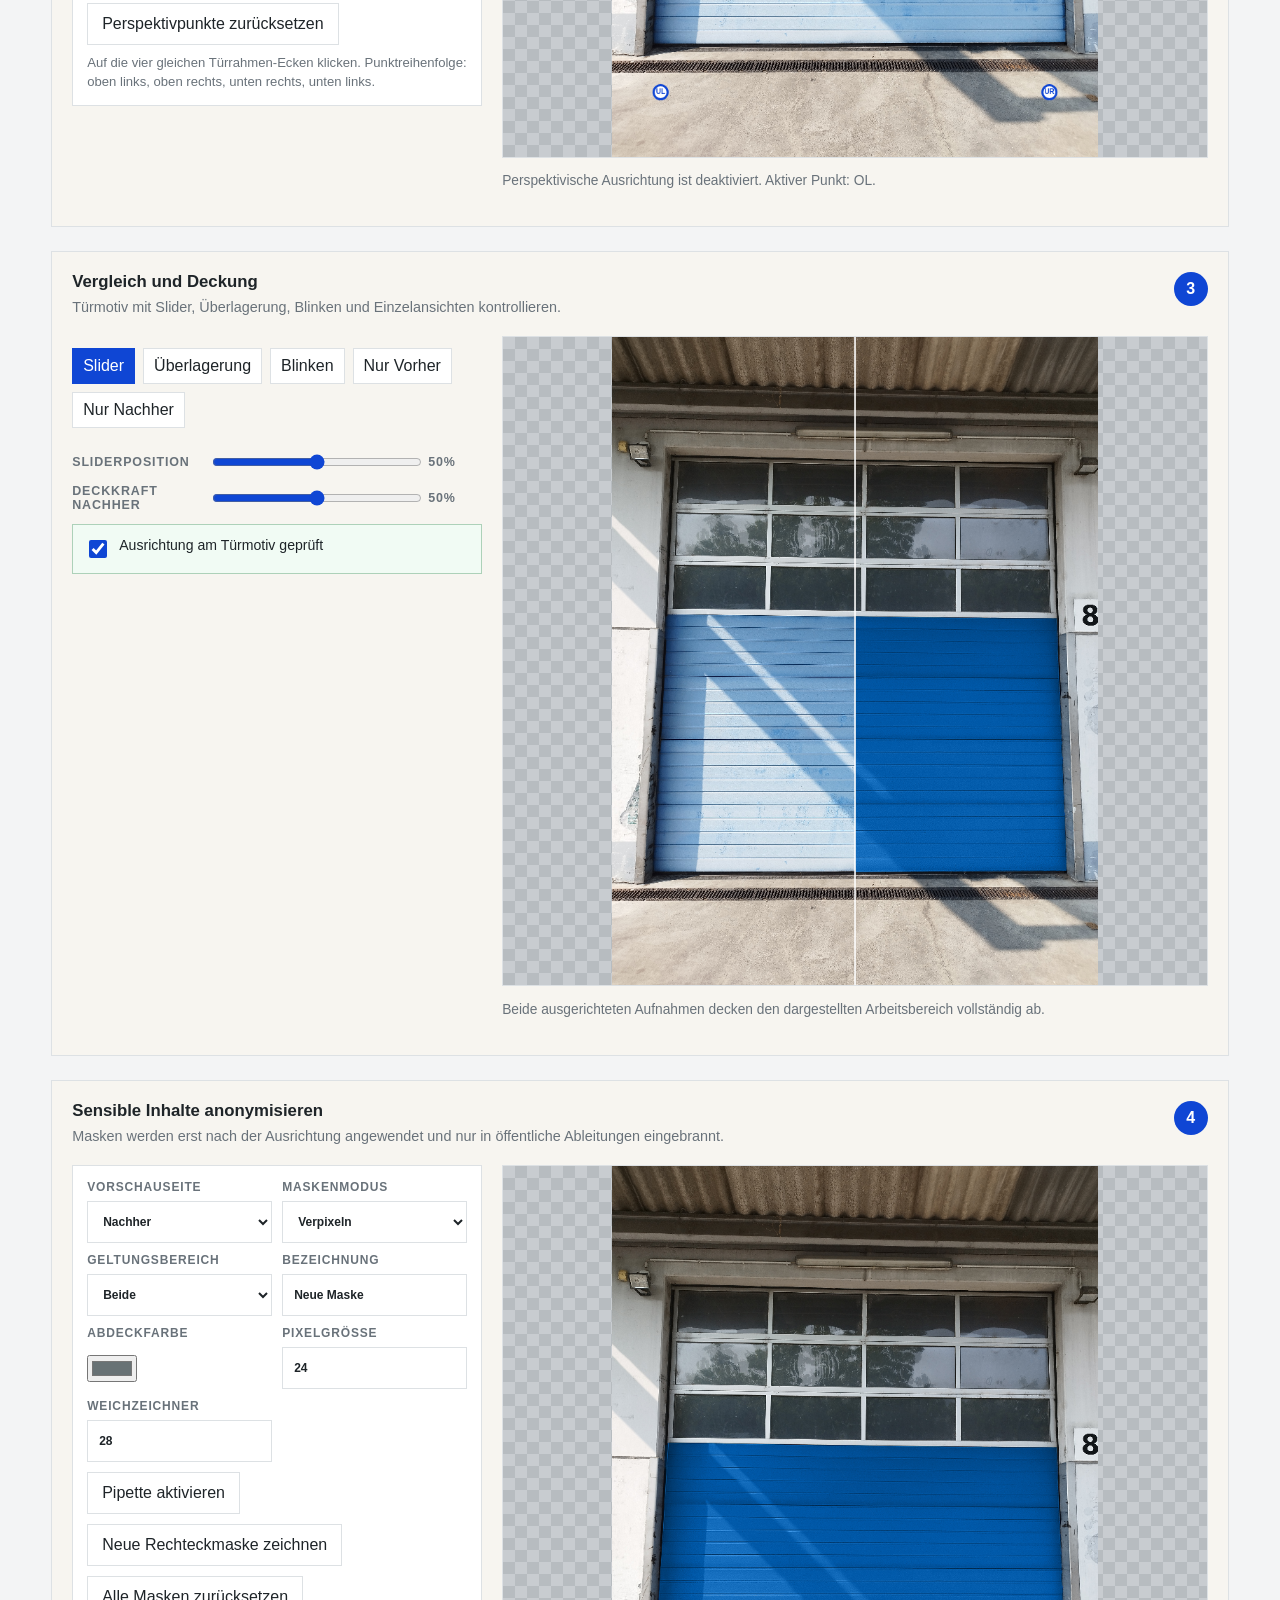
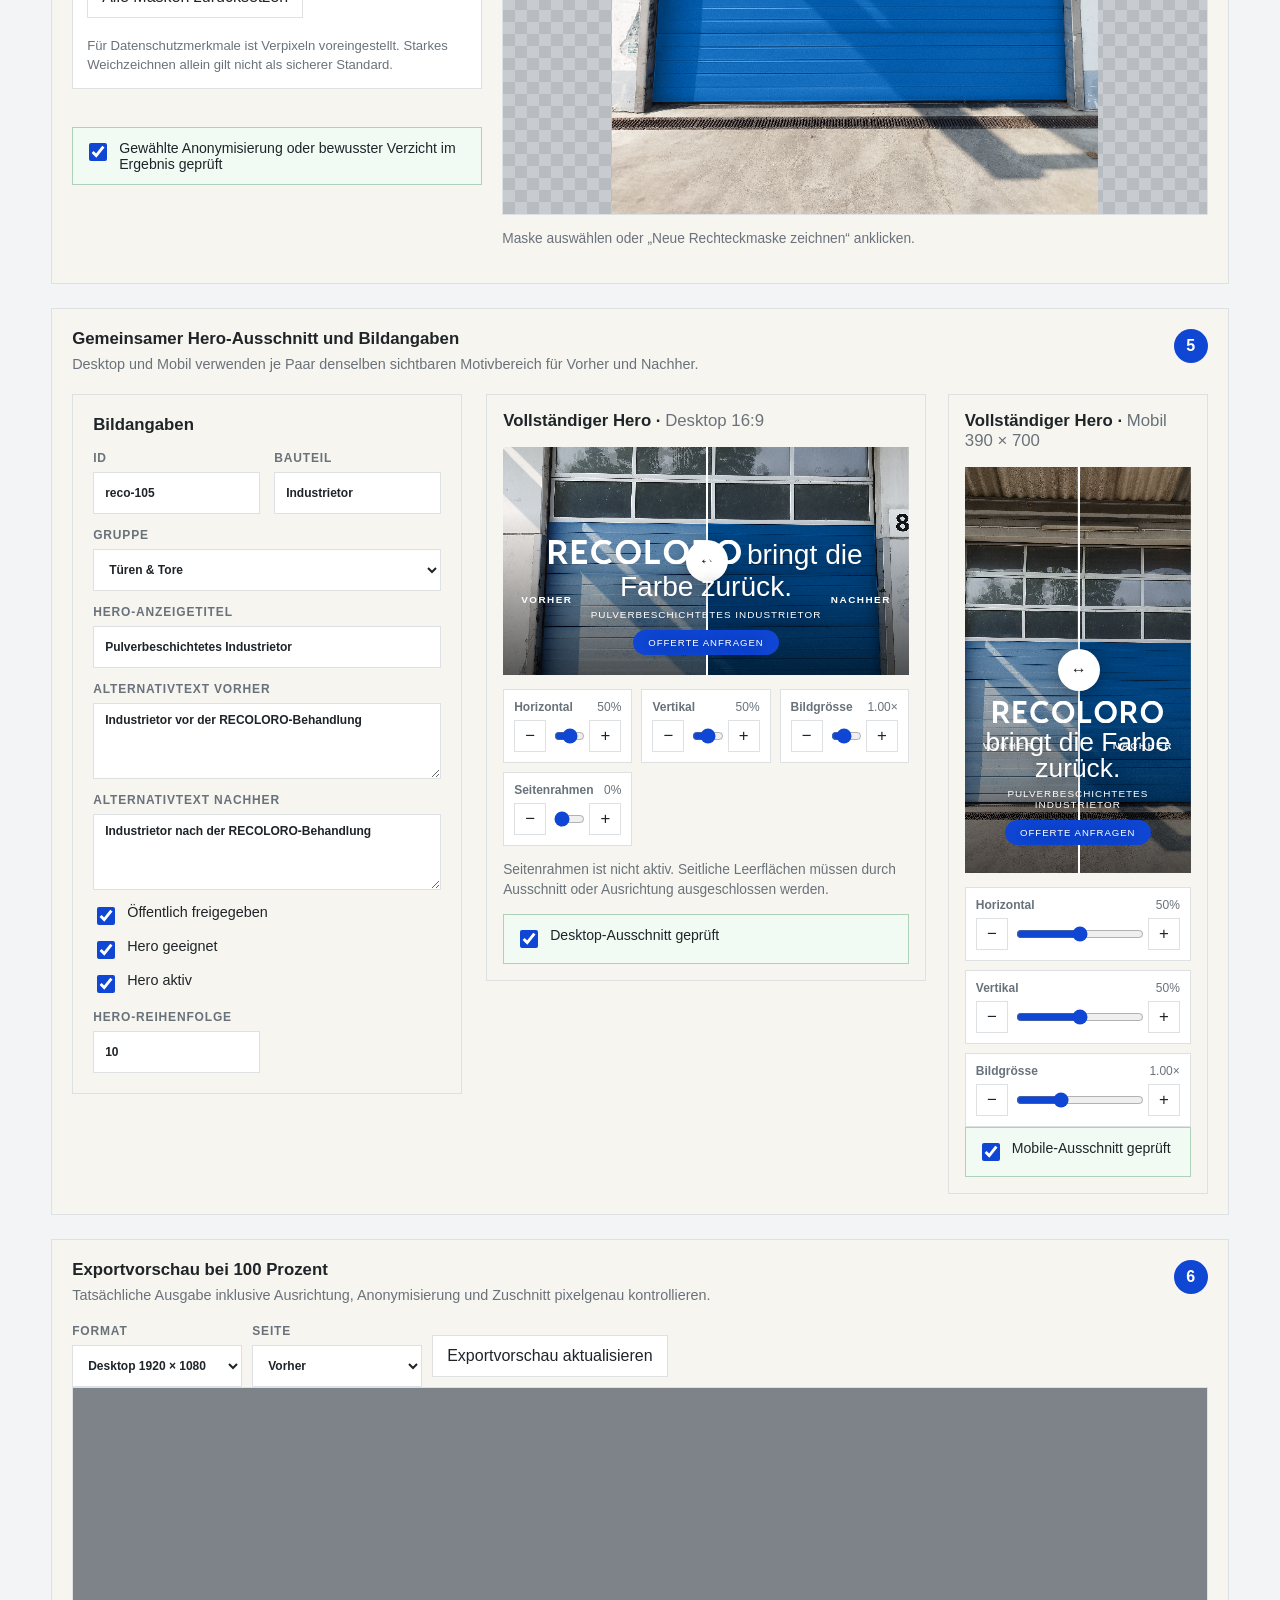
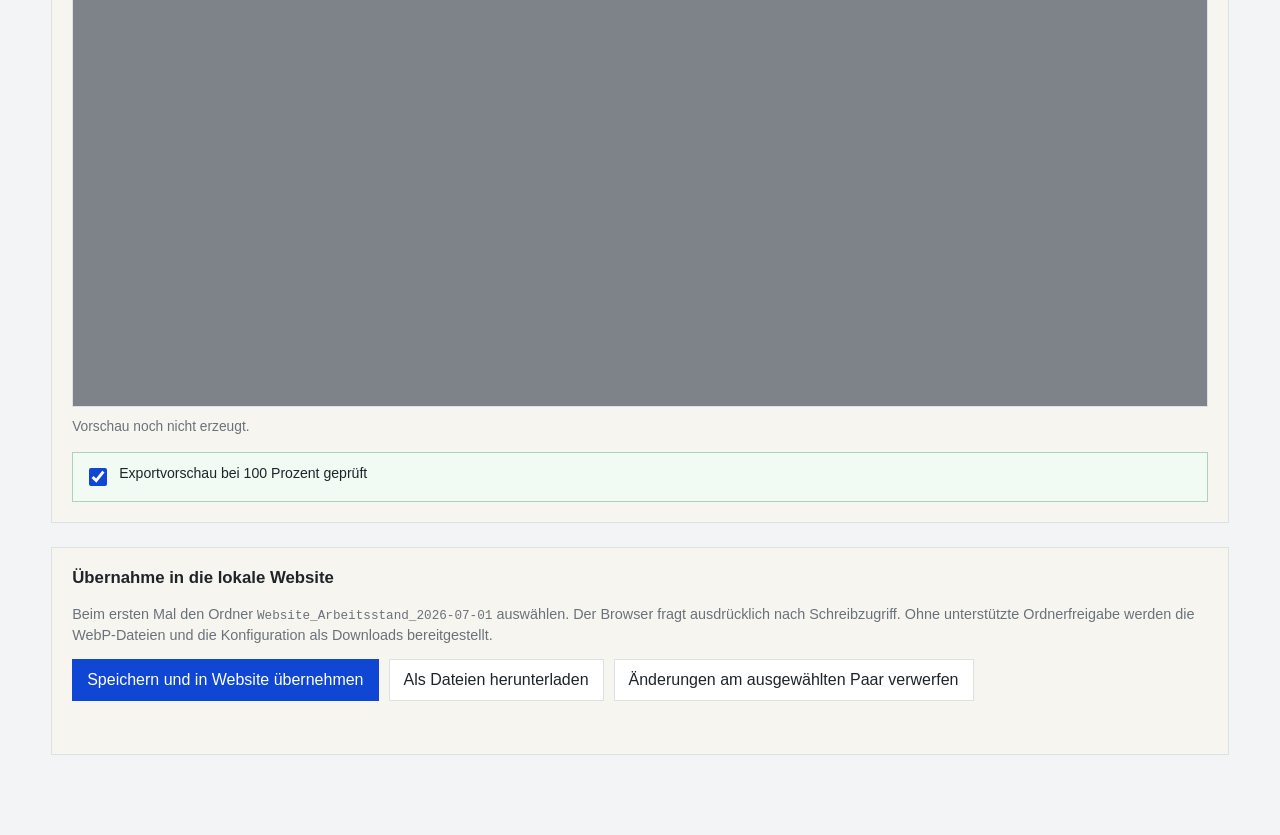
==== commit 1e501475: "fix: make hero frame and validation intent-aware" ====
--- a/bildausschnitt-editor.html
+++ b/bildausschnitt-editor.html
@@ -125,7 +125,7 @@
             <p class="span-2">Für Datenschutzmerkmale ist Verpixeln voreingestellt. Starkes Weichzeichnen allein gilt nicht als sicherer Standard.</p>
           </div>
           <div class="mask-list" id="maskList"></div>
-          <label class="checkline"><input type="checkbox" id="anonymizationChecked"> Hausnummer und Briefkastenschild im Ergebnis geprüft</label>
+          <label class="checkline"><input type="checkbox" id="anonymizationChecked"> Gewählte Anonymisierung oder bewusster Verzicht im Ergebnis geprüft</label>
         </div>
         <div class="canvas-panel"><div class="canvas-shell"><canvas class="editor-canvas" id="maskCanvas" width="694" height="925" aria-label="Anonymisierungsmasken"></canvas></div><p class="canvas-status" id="maskStatus">Maske auswählen oder „Neue Rechteckmaske zeichnen“ anklicken.</p></div>
       </div>
@@ -158,6 +158,7 @@
           <h2>Vollständiger Hero · <span>Desktop 16:9</span></h2>
           <div class="hero-preview desktop" id="desktopPreview" data-device="desktop" aria-label="Desktop-Hero-Vorschau"></div>
           <div class="controls" id="desktopControls"></div>
+          <p class="canvas-status" id="desktopCurtainStatus">Seitenrahmen ist nicht aktiv.</p>
           <label class="checkline"><input type="checkbox" id="desktopCropChecked"> Desktop-Ausschnitt geprüft</label>
         </section>
         <section class="preview-card mobile-card">
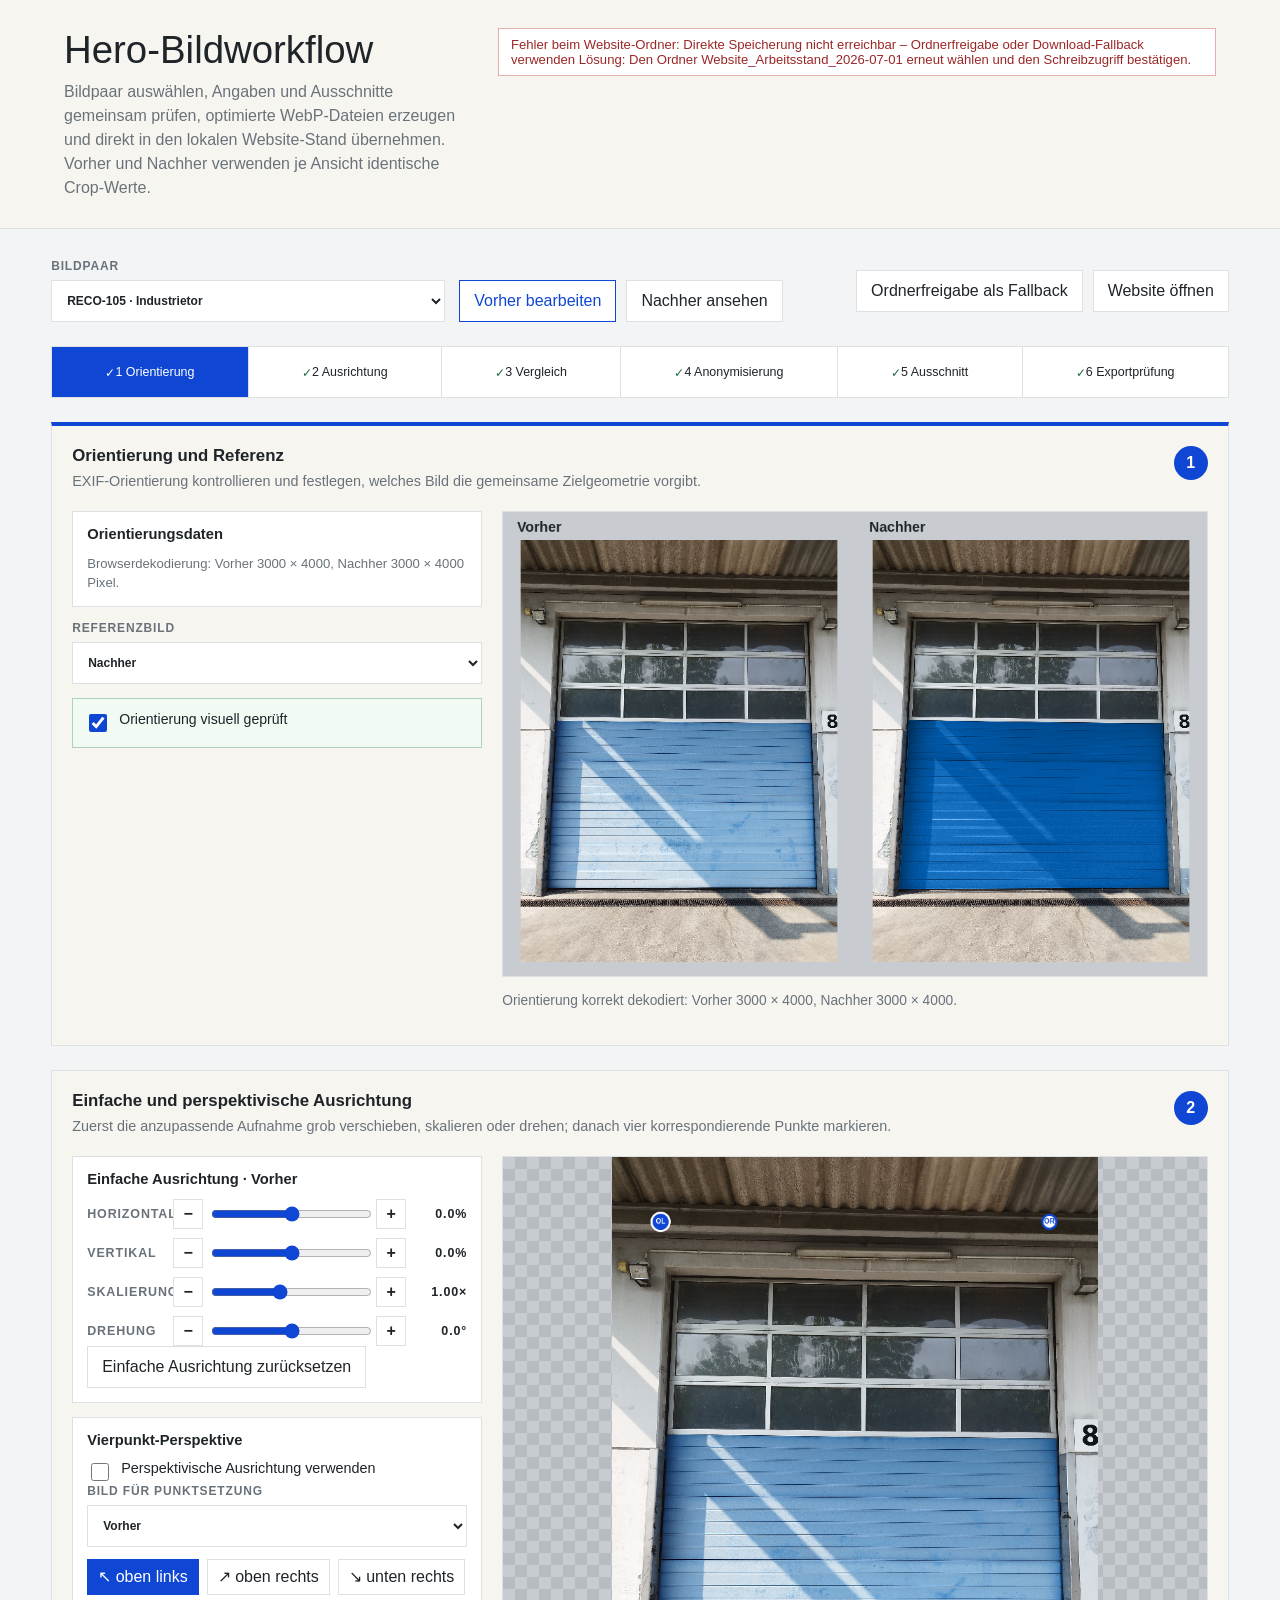
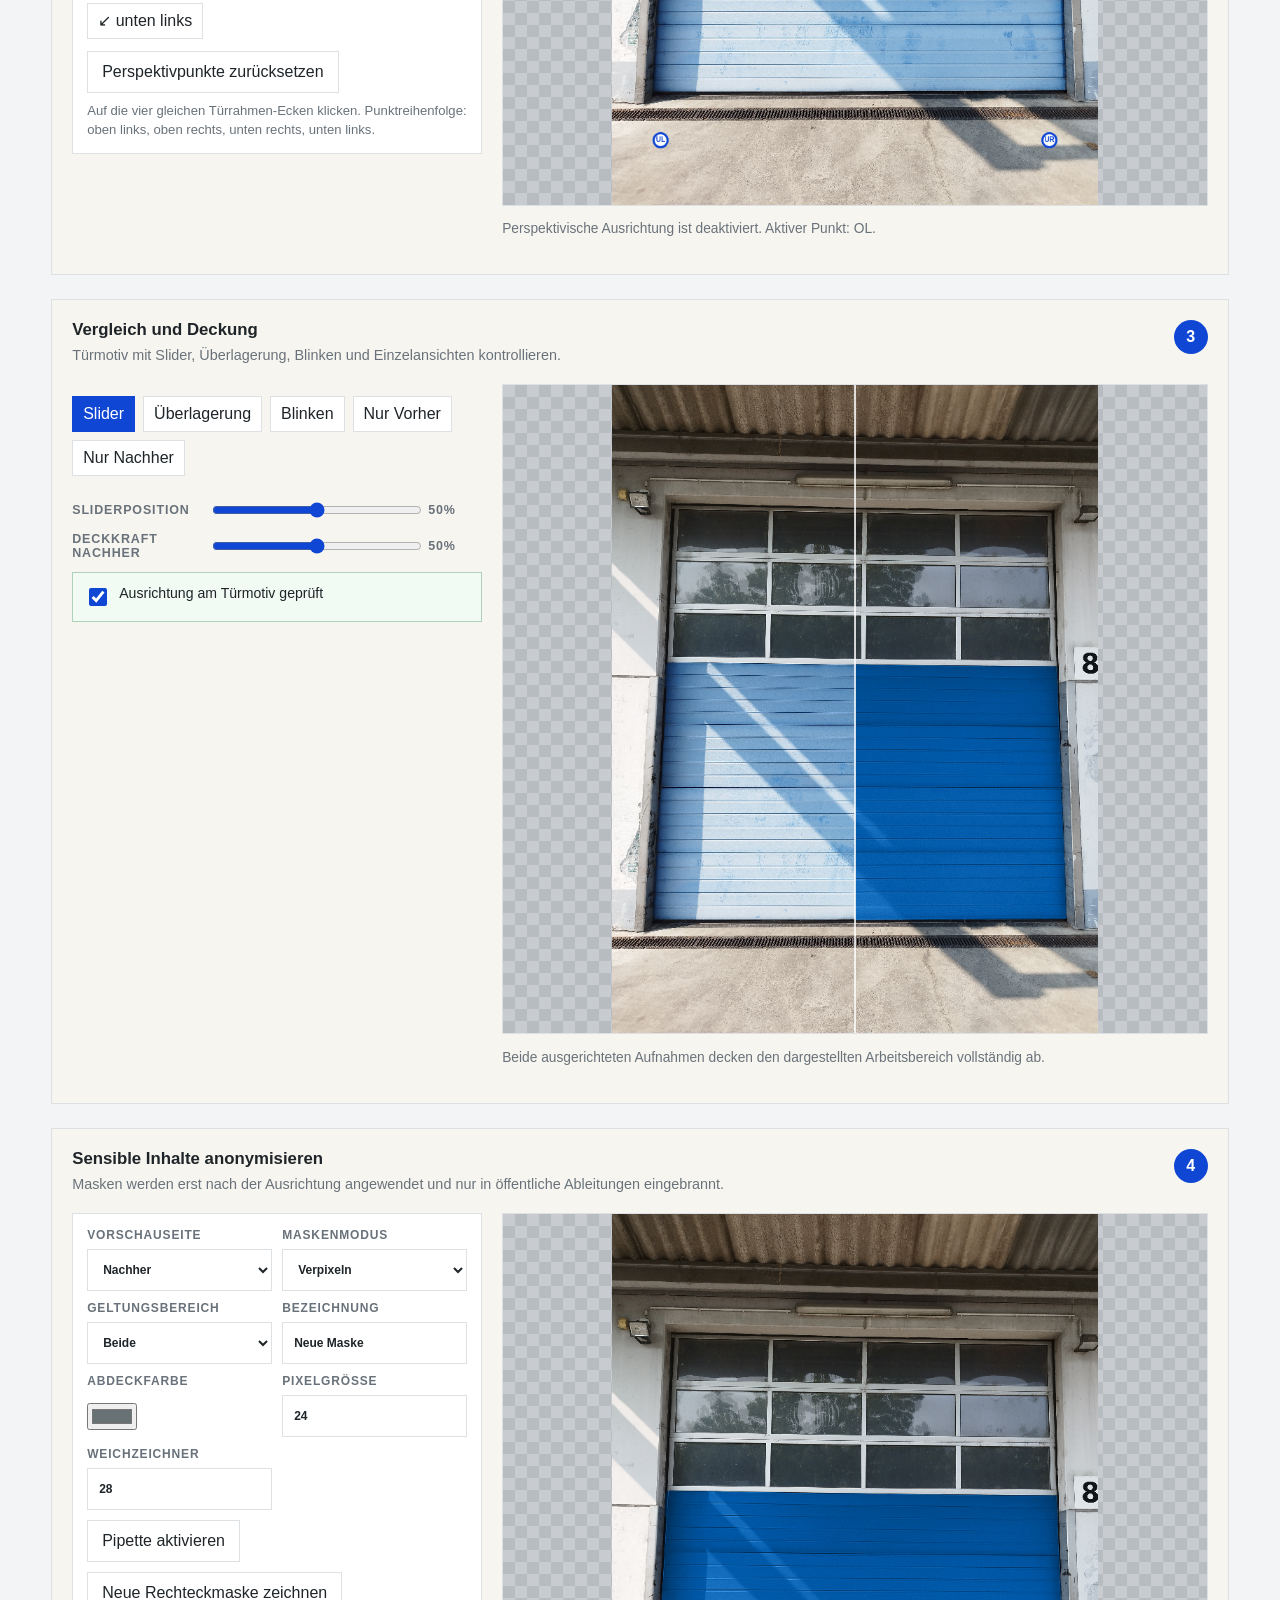
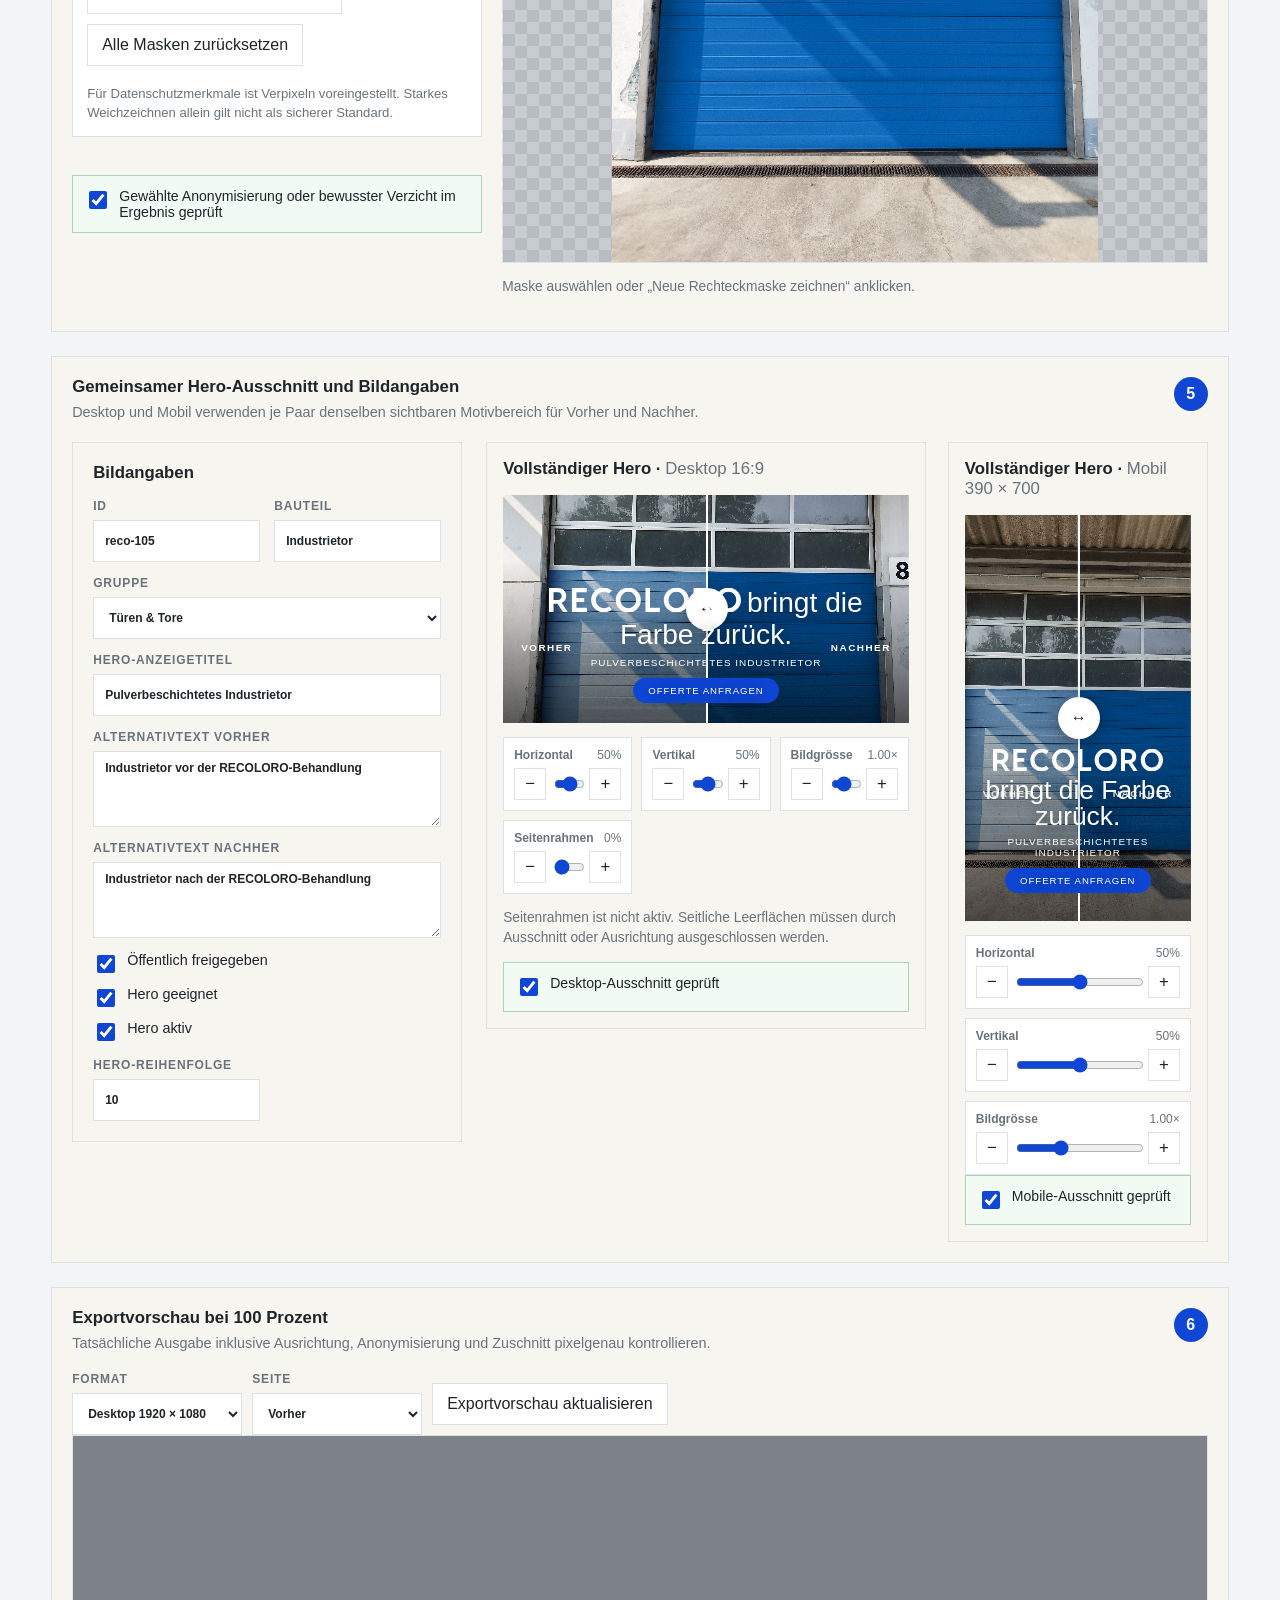
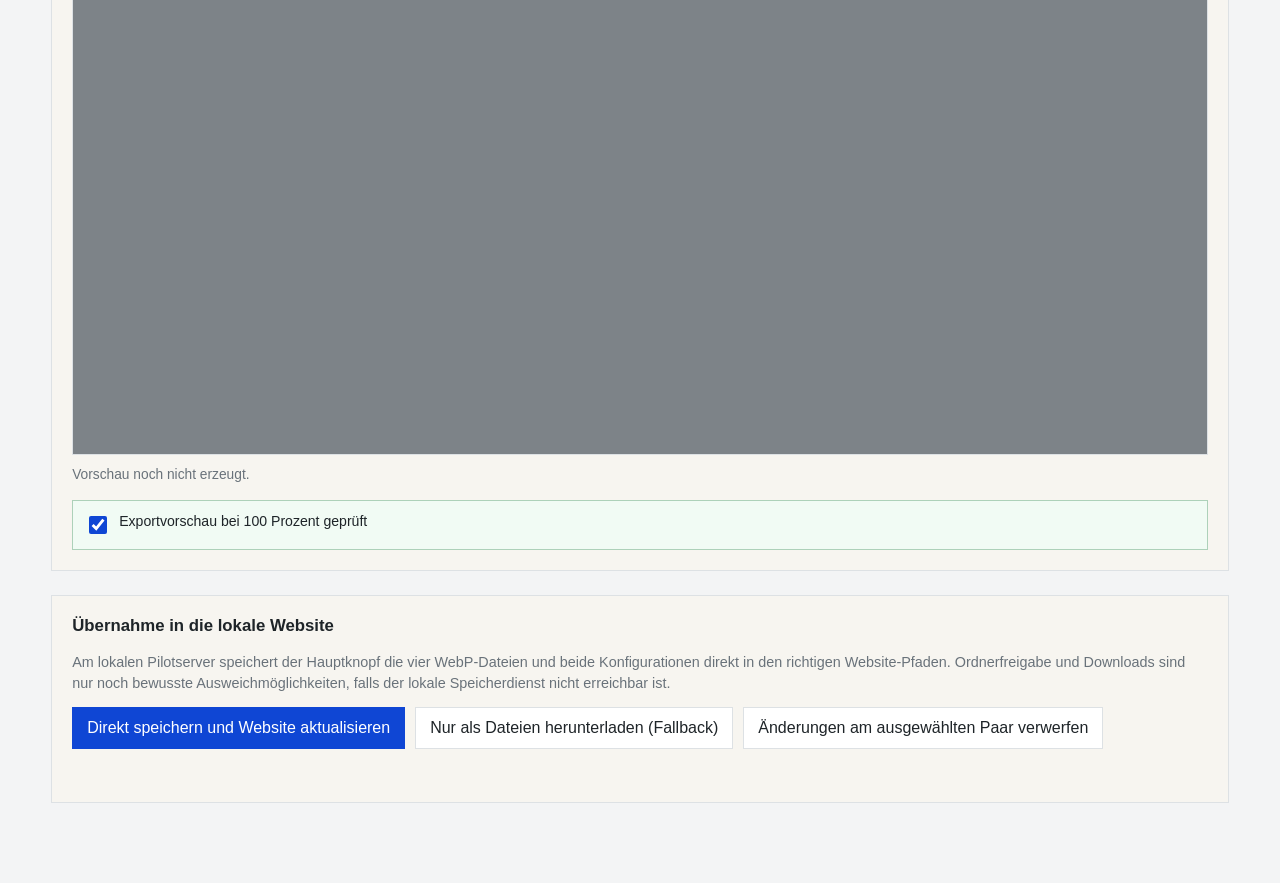
==== commit be65e5c3: "feat: publish hero images directly from editor" ====
--- a/bildausschnitt-editor.html
+++ b/bildausschnitt-editor.html
@@ -14,6 +14,7 @@
     label,.field { display:grid; gap:7px; color:var(--muted); font-size:.75rem; font-weight:700; letter-spacing:.07em; text-transform:uppercase; }
     input[type=text],input[type=number],select,textarea { width:100%; min-height:42px; padding:9px 11px; border:1px solid var(--line); background:#fff; color:var(--ink); border-radius:0; }
     select { min-width:0; } .toolbar select { min-width:270px; } textarea { min-height:76px; resize:vertical; }
+    [hidden] { display:none !important; }
     button,.link-button { min-height:42px; padding:9px 14px; border:1px solid var(--line); background:#fff; color:var(--ink); cursor:pointer; text-decoration:none; display:inline-flex; align-items:center; justify-content:center; }
     button:hover,.link-button:hover,button.is-active { border-color:var(--blue); color:var(--blue); }.primary { background:var(--blue); border-color:var(--blue); color:#fff; }.primary:hover { background:var(--blue-dark); color:#fff; }.primary:disabled { opacity:.55; cursor:wait; }
     .status { align-self:flex-start; padding:8px 12px; background:#fff; border:1px solid var(--line); color:var(--muted); font-size:.82rem; }.status.is-ok { color:var(--ok); border-color:#add1b9; }.status.is-error { color:#9b2727; border-color:#e2b0b0; }
@@ -43,7 +44,7 @@
 <body>
   <header>
     <div><h1>Hero-Bildworkflow</h1><p>Bildpaar auswählen, Angaben und Ausschnitte gemeinsam prüfen, optimierte WebP-Dateien erzeugen und direkt in den lokalen Website-Stand übernehmen. Vorher und Nachher verwenden je Ansicht identische Crop-Werte.</p></div>
-    <div class="status" id="rootStatus">Website-Ordner noch nicht verbunden</div>
+    <div class="status" id="rootStatus">Direkte lokale Verbindung wird geprüft</div>
   </header>
   <main>
     <div class="toolbar">
@@ -51,7 +52,7 @@
         <label>Bildpaar <select id="pairSelect"></select></label>
         <div class="mode"><button type="button" data-side="before" class="is-active">Vorher bearbeiten</button><button type="button" data-side="after">Nachher ansehen</button></div>
       </div>
-      <div class="actions"><button type="button" id="chooseRoot">Website-Ordner wählen</button><a class="link-button" href="index.html" target="_blank" rel="noopener">Website öffnen</a></div>
+      <div class="actions"><button type="button" id="chooseRoot">Ordnerfreigabe als Fallback</button><a class="link-button" href="index.html" target="_blank" rel="noopener">Website öffnen</a></div>
     </div>
 
     <nav class="step-nav" id="stepNav" aria-label="Arbeitsschritte">
@@ -185,8 +186,8 @@
 
     <section class="panel workflow">
       <h2>Übernahme in die lokale Website</h2>
-      <p>Beim ersten Mal den Ordner <code>Website_Arbeitsstand_2026-07-01</code> auswählen. Der Browser fragt ausdrücklich nach Schreibzugriff. Ohne unterstützte Ordnerfreigabe werden die WebP-Dateien und die Konfiguration als Downloads bereitgestellt.</p>
-      <div class="actions"><button type="button" class="primary" id="saveApply">Speichern und in Website übernehmen</button><button type="button" id="downloadFallback">Als Dateien herunterladen</button><button type="button" id="reset">Änderungen am ausgewählten Paar verwerfen</button></div>
+      <p>Am lokalen Pilotserver speichert der Hauptknopf die vier WebP-Dateien und beide Konfigurationen direkt in den richtigen Website-Pfaden. Ordnerfreigabe und Downloads sind nur noch bewusste Ausweichmöglichkeiten, falls der lokale Speicherdienst nicht erreichbar ist.</p>
+      <div class="actions"><button type="button" class="primary" id="saveApply">Direkt speichern und Website aktualisieren</button><button type="button" id="downloadFallback">Nur als Dateien herunterladen (Fallback)</button><button type="button" id="reset">Änderungen am ausgewählten Paar verwerfen</button></div>
       <div class="output" id="workflowOutput" aria-live="polite"></div>
     </section>
   </main>
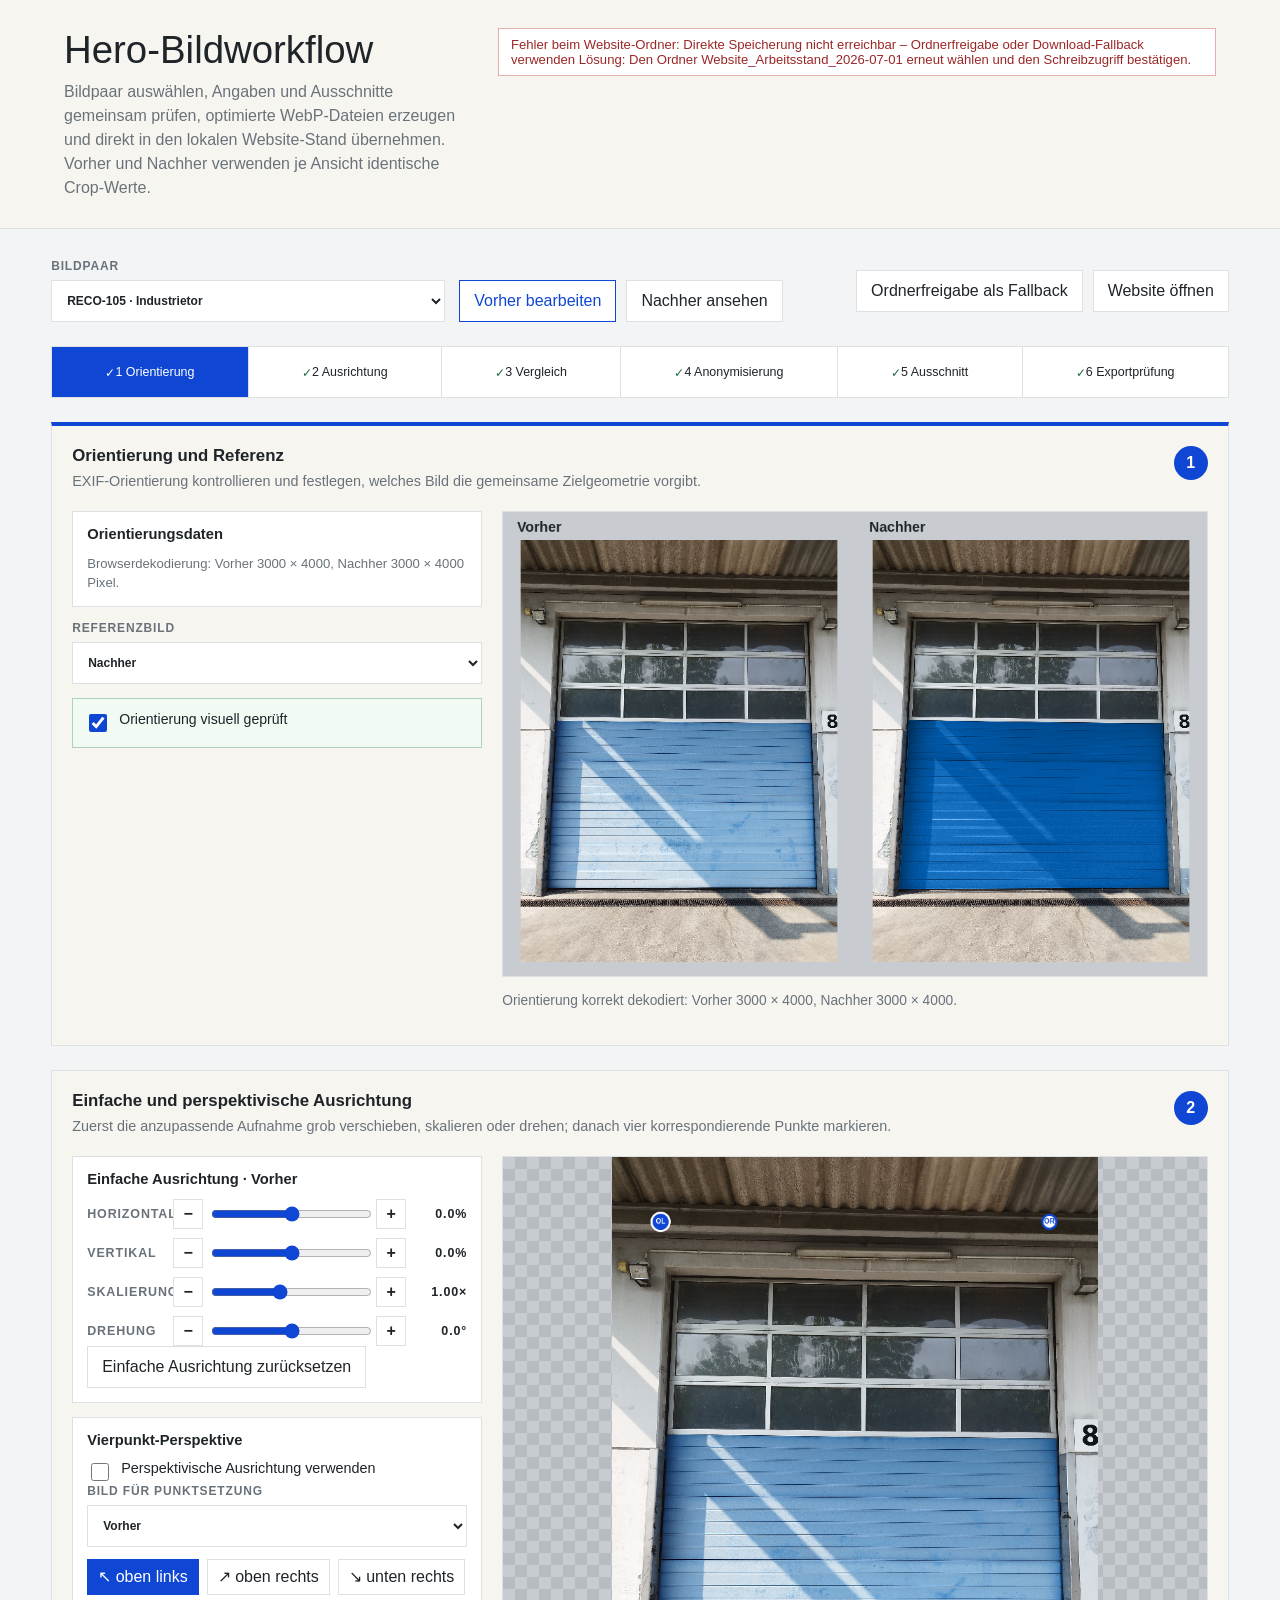
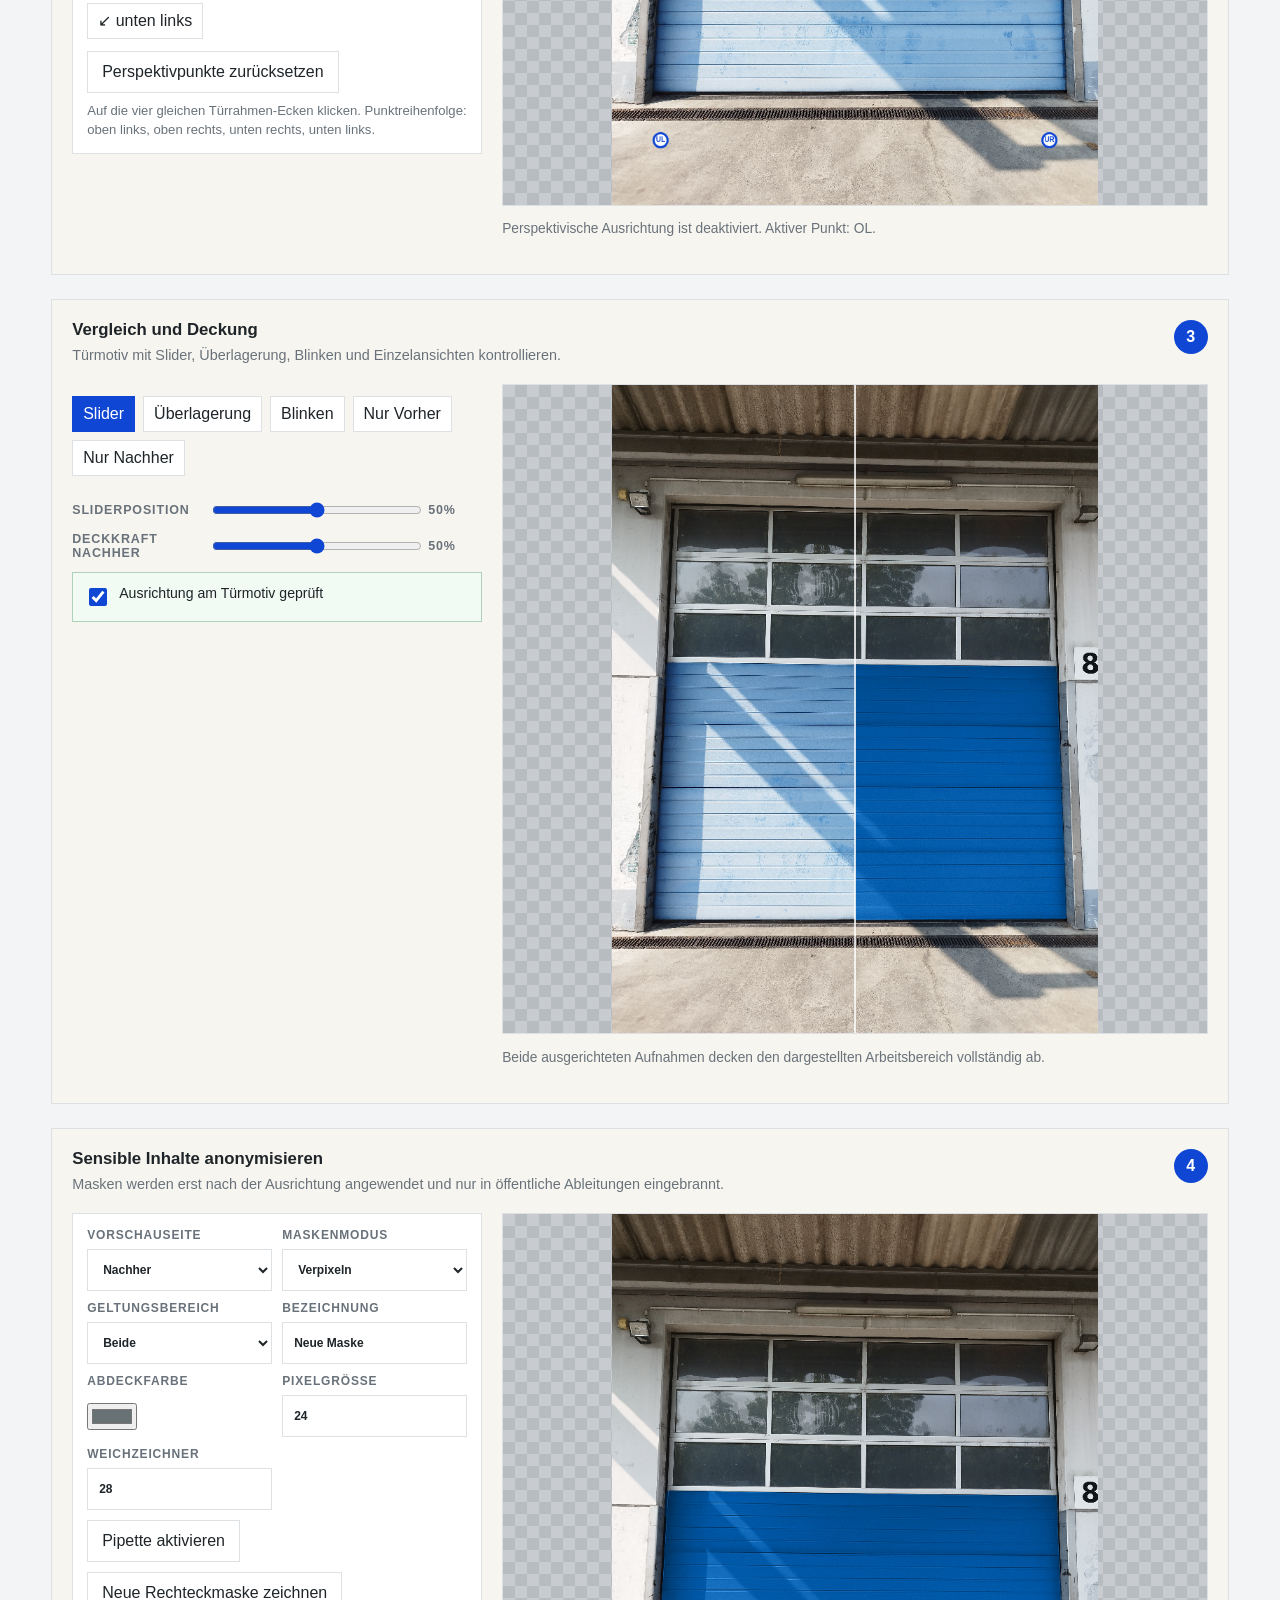
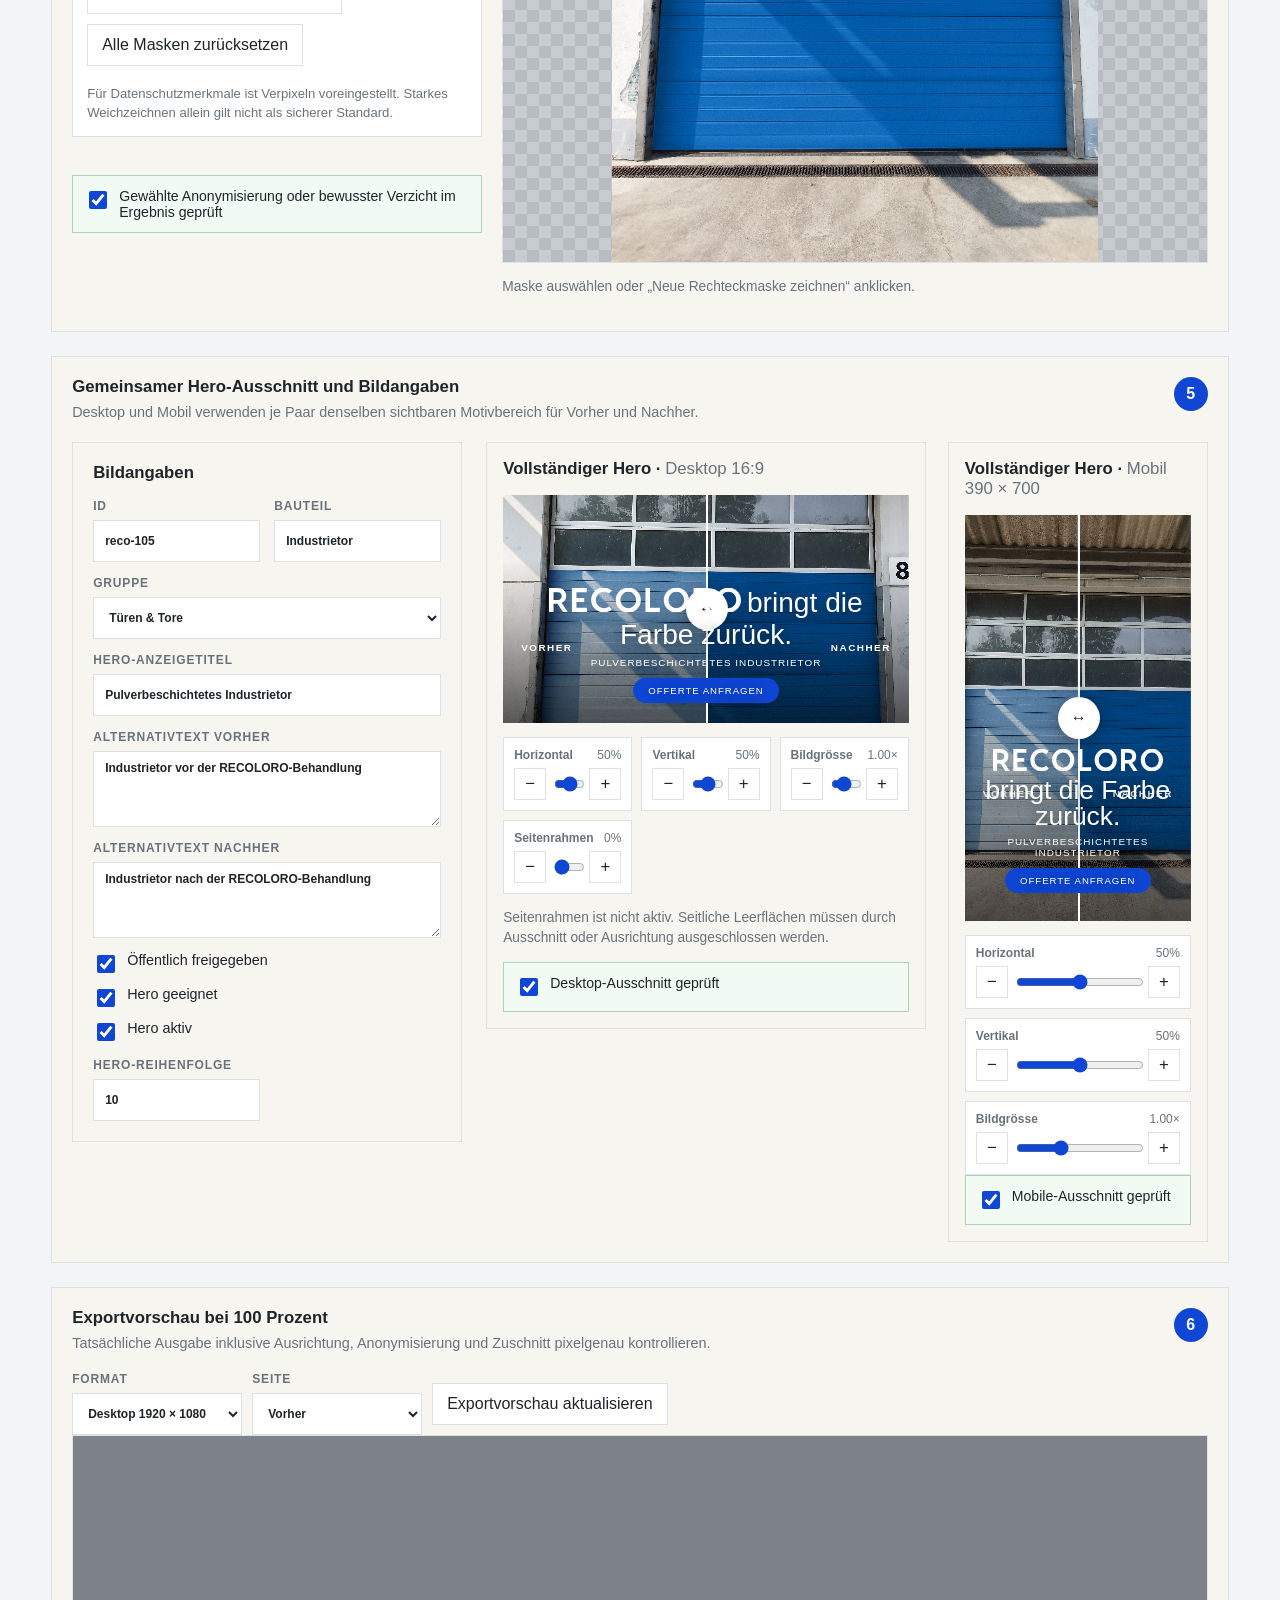
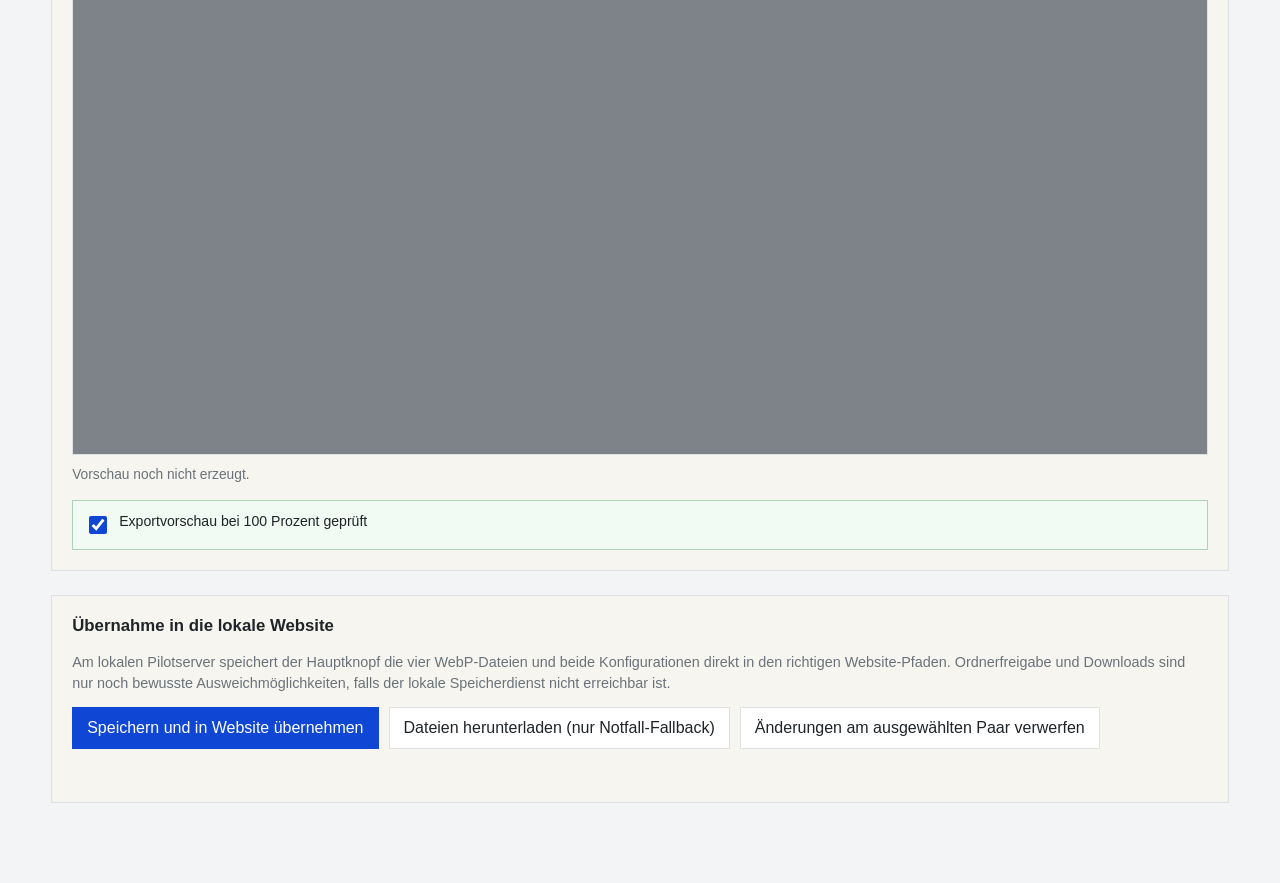
==== commit 5d6a2c54: "fix: publish reco112 through direct hero workflow" ====
--- a/bildausschnitt-editor.html
+++ b/bildausschnitt-editor.html
@@ -187,7 +187,7 @@
     <section class="panel workflow">
       <h2>Übernahme in die lokale Website</h2>
       <p>Am lokalen Pilotserver speichert der Hauptknopf die vier WebP-Dateien und beide Konfigurationen direkt in den richtigen Website-Pfaden. Ordnerfreigabe und Downloads sind nur noch bewusste Ausweichmöglichkeiten, falls der lokale Speicherdienst nicht erreichbar ist.</p>
-      <div class="actions"><button type="button" class="primary" id="saveApply">Direkt speichern und Website aktualisieren</button><button type="button" id="downloadFallback">Nur als Dateien herunterladen (Fallback)</button><button type="button" id="reset">Änderungen am ausgewählten Paar verwerfen</button></div>
+      <div class="actions"><button type="button" class="primary" id="saveApply">Speichern und in Website übernehmen</button><button type="button" id="downloadFallback">Dateien herunterladen (nur Notfall-Fallback)</button><button type="button" id="reset">Änderungen am ausgewählten Paar verwerfen</button></div>
       <div class="output" id="workflowOutput" aria-live="polite"></div>
     </section>
   </main>
